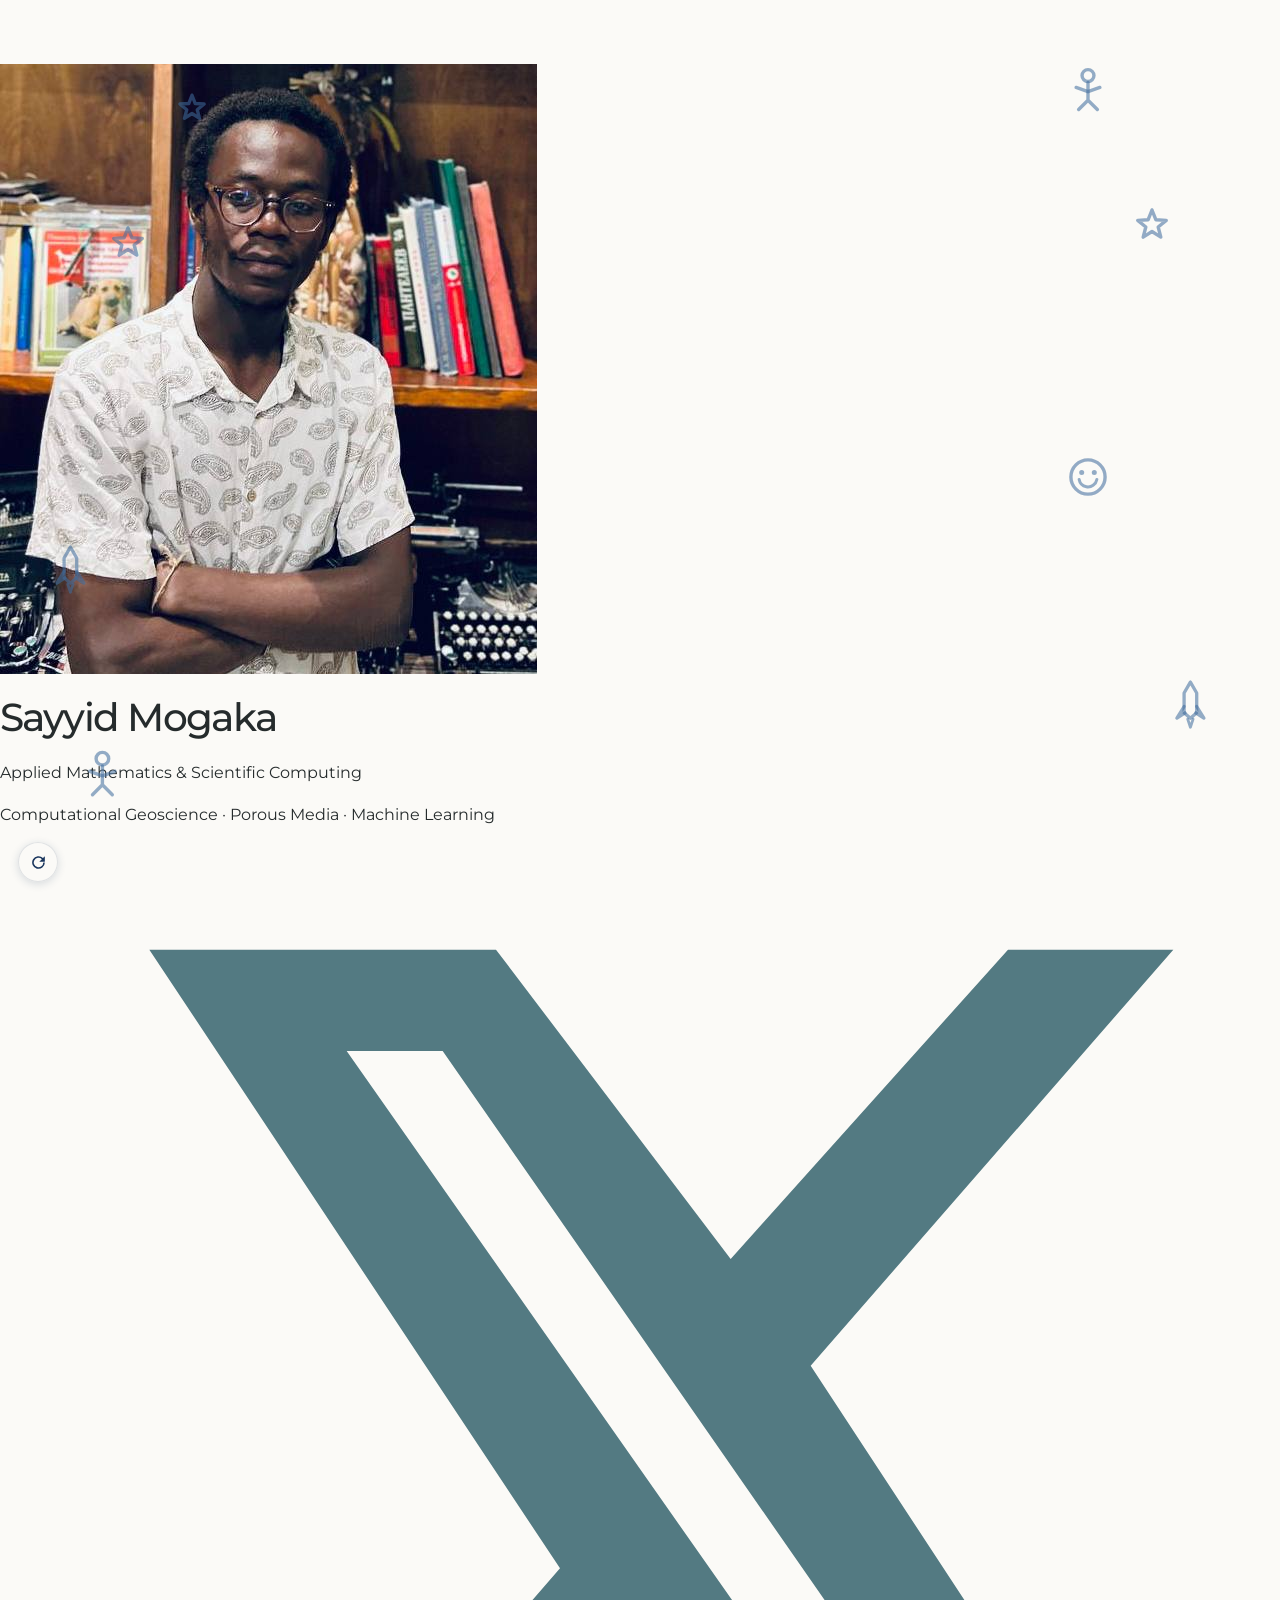
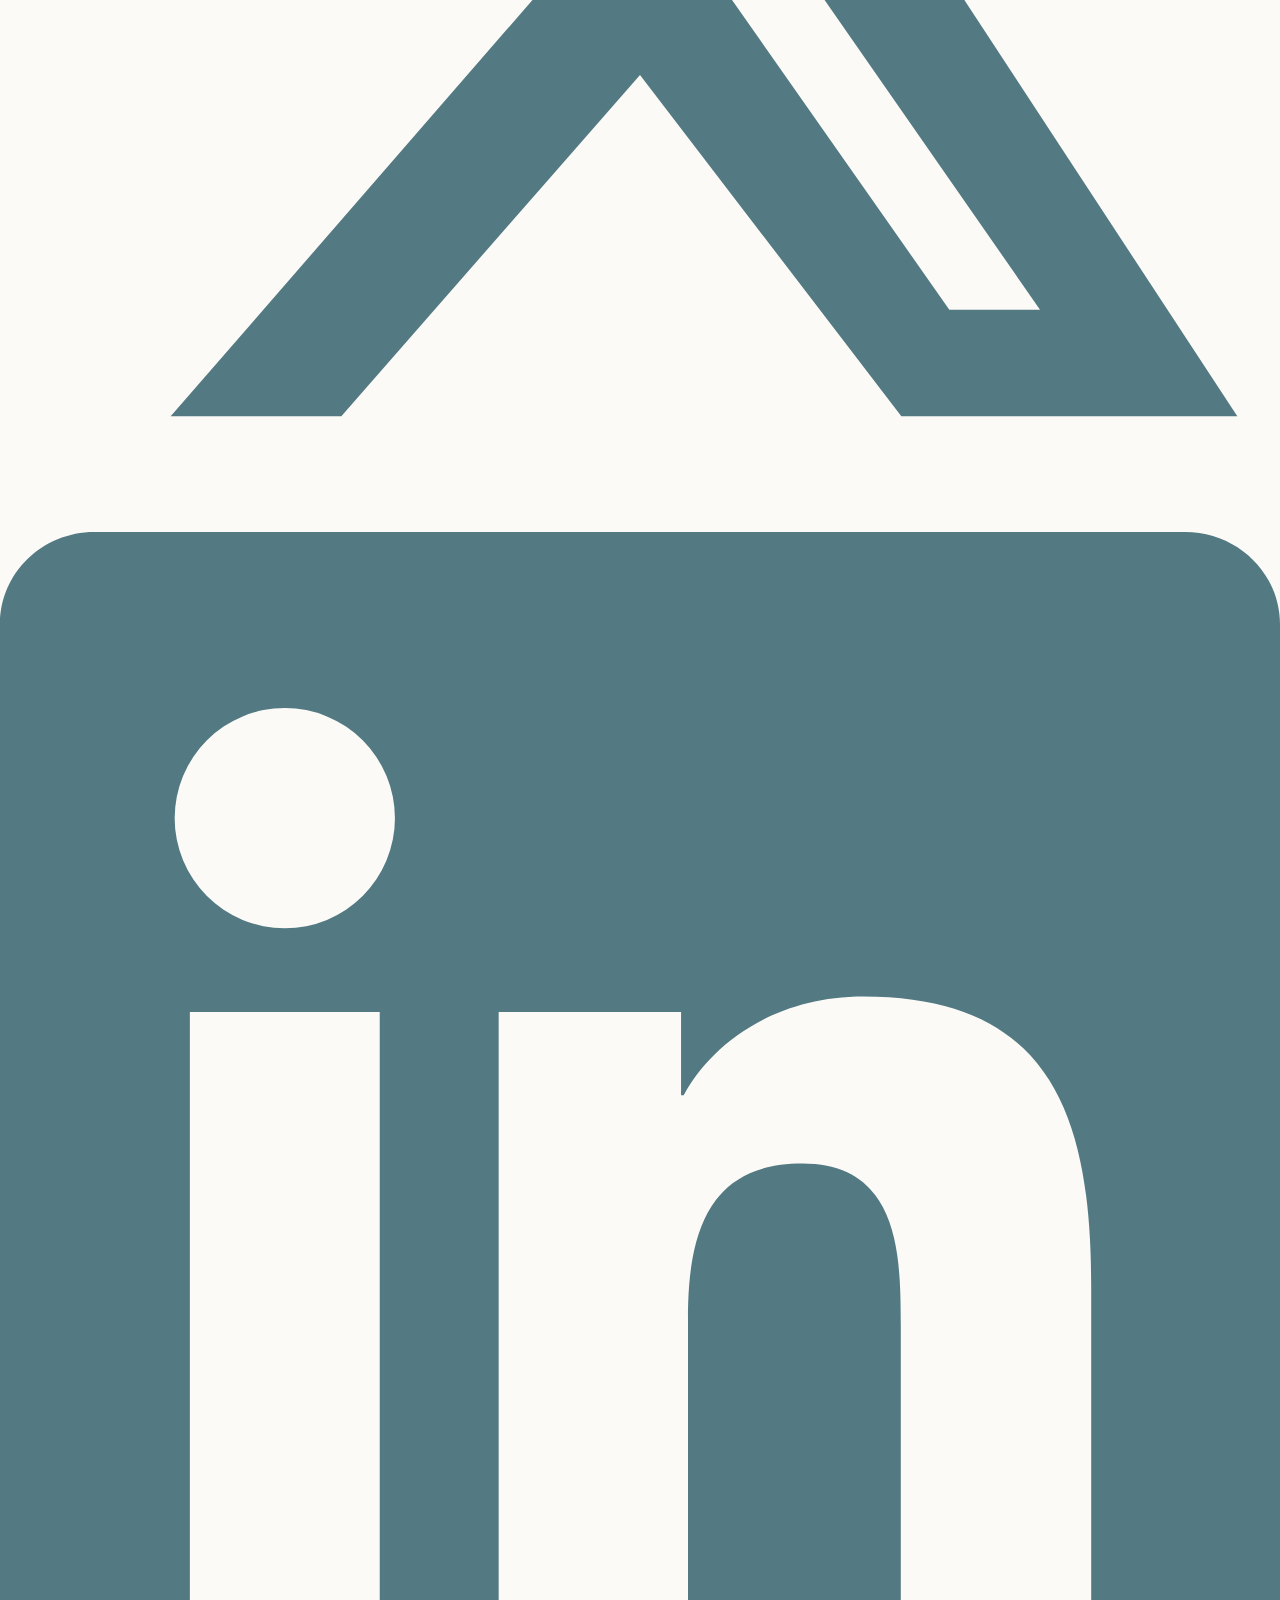
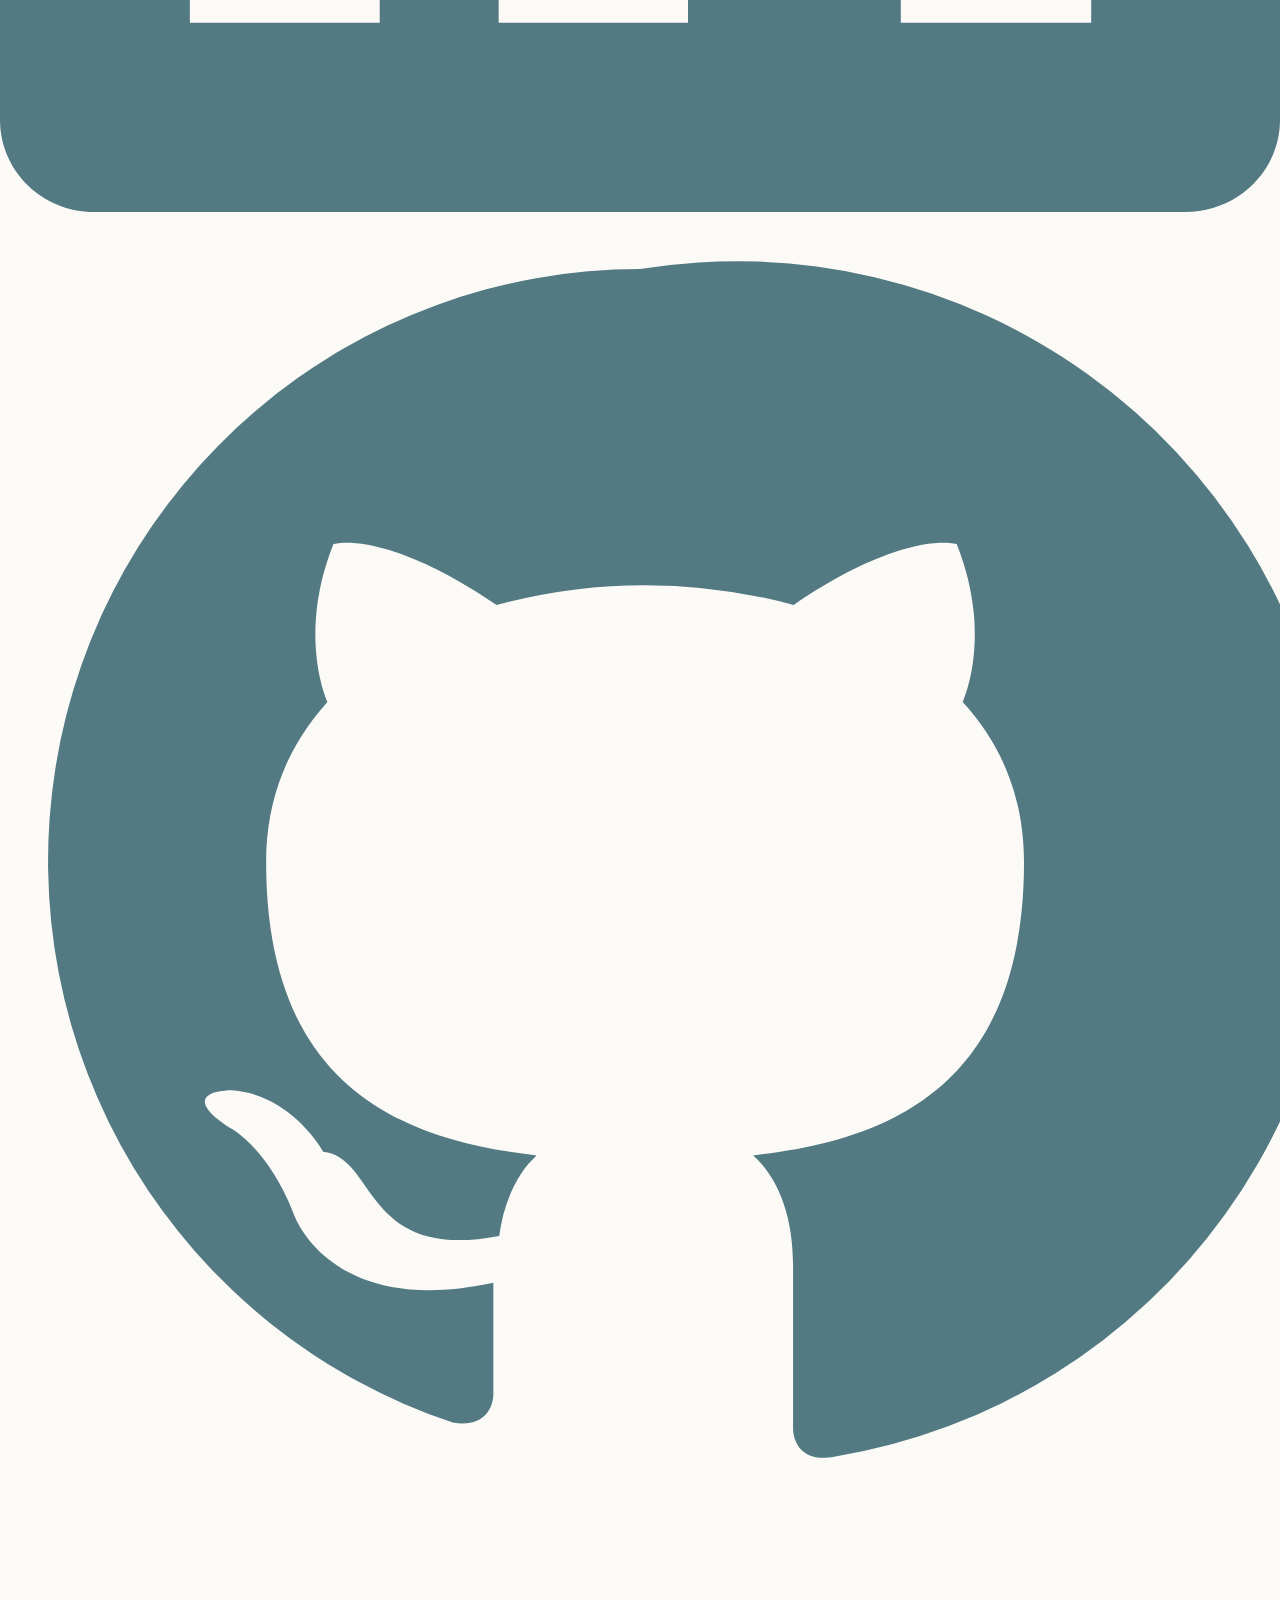
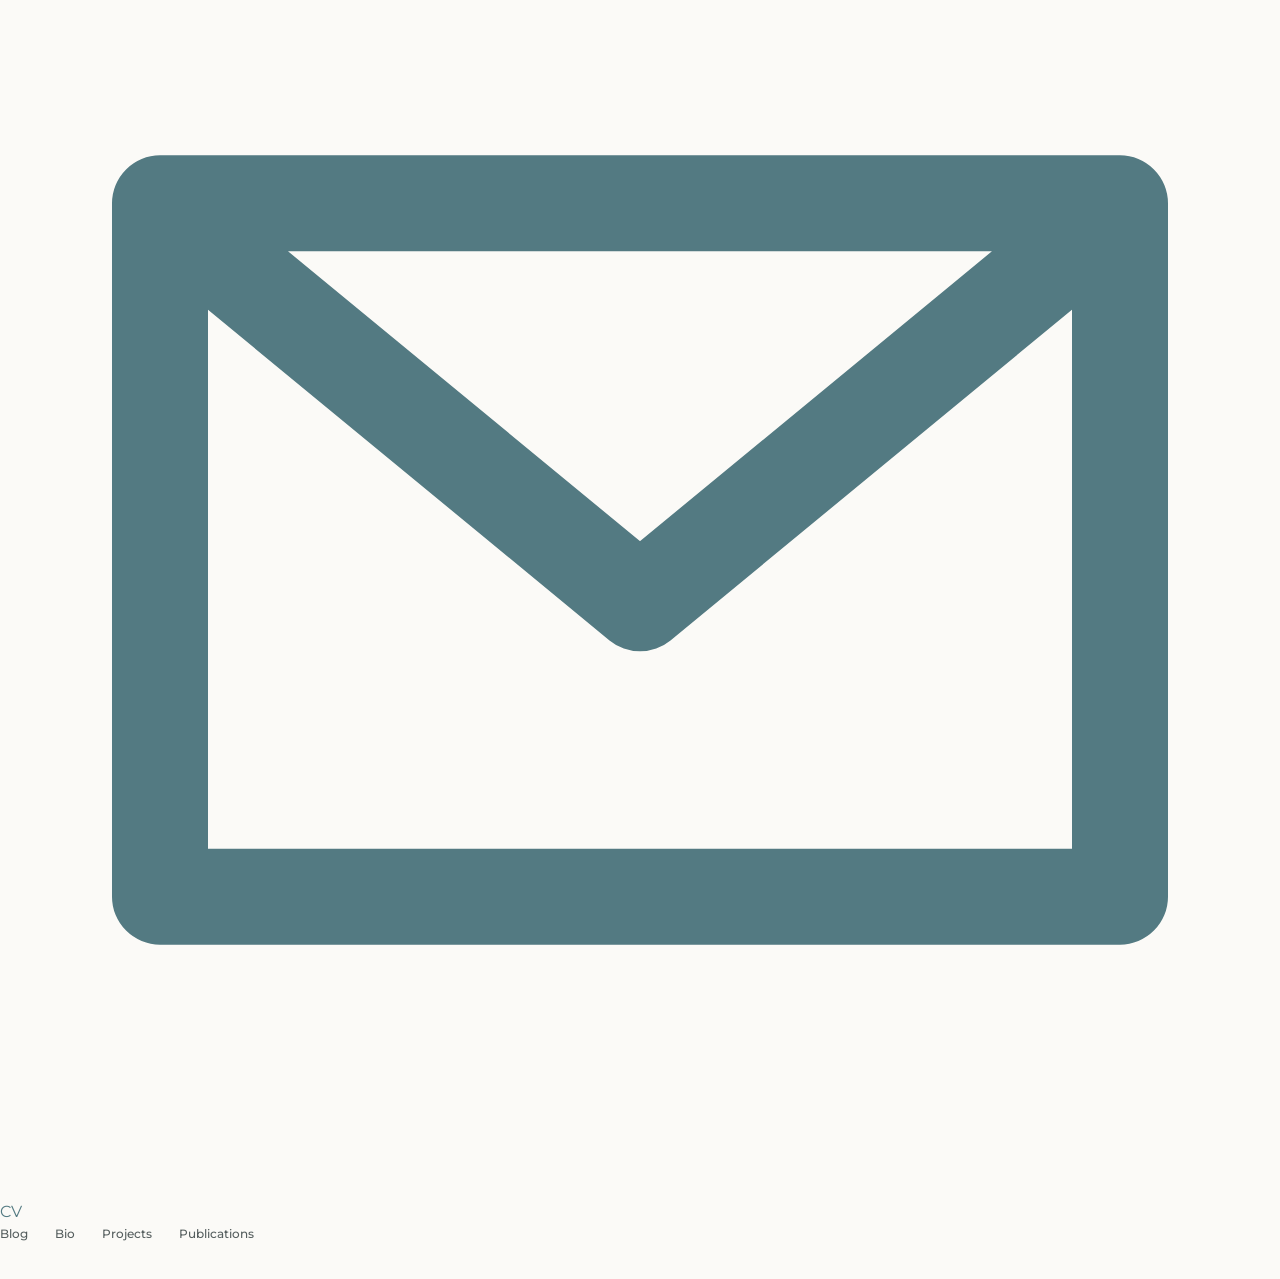
==== index.html @ a641c11d "Redesign homepage as centered doodle cover page" ====
<!doctype html>
<html lang="en">
<head>
<meta charset="utf-8">
<meta name="viewport" content="width=device-width, initial-scale=1">
<meta name="theme-color" content="#d8d5cd">
<title>Sayyid Mogaka | Applied Mathematics &amp; Scientific Computing</title>
<meta name="description" content="Academic website of Sayyid Mogaka, working in applied mathematics, scientific computing, computational geoscience and machine learning.">
<link rel="stylesheet" href="assets/css/style.css">
</head>
<body class="home-page-body">
<main class="home-cover" data-home-page>
<section class="home-identity" aria-label="Introduction">
<a class="home-portrait" href="bio.html" aria-label="Read Sayyid Mogaka's biography">
<img src="assets/images/sayyid-mogaka.jpg" alt="Portrait of Sayyid Mogaka">
</a>
<h1>Sayyid Mogaka</h1>
<p class="home-title">Applied Mathematics &amp; Scientific Computing</p>
<p class="home-subtitle">Computational Geoscience <span>·</span> Porous Media <span>·</span> Machine Learning</p>
<div class="home-social" aria-label="Social links">
<a href="https://x.com/sanya_aka" target="_blank" rel="noopener noreferrer" aria-label="X" title="X"><svg viewBox="0 0 24 24" aria-hidden="true"><path fill="currentColor" d="M18.9 2H22l-6.8 7.8L23.2 22h-6.3l-4.9-6.4L6.4 22H3.2l7.3-8.4L2.8 2h6.5l4.4 5.8L18.9 2zm-1.1 18h1.7L8.3 3.9H6.5L17.8 20z"/></svg></a>
<a href="https://www.linkedin.com/in/sayyid-mogaka-51b488b3/" target="_blank" rel="noopener noreferrer" aria-label="LinkedIn" title="LinkedIn"><svg viewBox="0 0 24 24" aria-hidden="true"><path fill="currentColor" d="M20.45 20.45h-3.56v-5.57c0-1.33-.03-3.04-1.85-3.04-1.85 0-2.14 1.45-2.14 2.94v5.67H9.35V9h3.42v1.56h.05c.48-.9 1.64-1.85 3.37-1.85 3.6 0 4.27 2.37 4.27 5.46v6.28ZM5.34 7.43a2.06 2.06 0 1 1 0-4.13 2.06 2.06 0 0 1 0 4.13ZM7.12 20.45H3.56V9h3.56v11.45ZM22.23 0H1.77C.79 0 0 .77 0 1.73v20.54C0 23.23.79 24 1.77 24h20.45c.98 0 1.78-.77 1.78-1.73V1.73C24 .77 23.2 0 22.22 0Z"/></svg></a>
<a href="https://github.com/sayyidmogaka" target="_blank" rel="noopener noreferrer" aria-label="GitHub" title="GitHub"><svg viewBox="0 0 24 24" aria-hidden="true"><path fill="currentColor" d="M12 .9a11.1 11.1 0 0 0-3.51 21.63c.55.1.76-.24.76-.54v-2.08c-3.1.67-3.75-1.31-3.75-1.31-.5-1.28-1.23-1.62-1.23-1.62-1.01-.69.08-.68.08-.68 1.12.08 1.71 1.15 1.71 1.15 1 .1.75 2.07 3.3 1.58.1-.73.39-1.23.7-1.51-2.47-.28-5.07-1.24-5.07-5.5 0-1.22.44-2.22 1.15-3-.12-.28-.5-1.42.11-2.96 0 0 .94-.3 3.06 1.14a10.6 10.6 0 0 1 5.57 0c2.12-1.44 3.06-1.14 3.06-1.14.61 1.54.23 2.68.11 2.96.72.78 1.15 1.78 1.15 3 0 4.27-2.6 5.22-5.08 5.5.4.35.75 1.02.75 2.06v3.05c0 .3.2.65.77.54A11.1 11.1 0 0 0 12 .9Z"/></svg></a>
<a href="mailto:sayyidmogaka@gmail.com" aria-label="Email Sayyid Mogaka" title="Email"><svg viewBox="0 0 24 24" aria-hidden="true"><path fill="none" stroke="currentColor" stroke-width="1.8" stroke-linecap="round" stroke-linejoin="round" d="M3 5.5h18v13H3zM3.5 6l8.5 7 8.5-7"/></svg></a>
<a class="cv-social-link" href="cv.html" aria-label="Curriculum Vitae" title="Curriculum Vitae">CV</a>
</div>
<nav class="home-nav" aria-label="Main navigation">
<a href="blog.html">Blog</a>
<a href="bio.html">Bio</a>
<a href="projects.html">Projects</a>
<a href="publications.html">Publications</a>
</nav>
</section>
</main>
<script src="assets/js/main.js"></script>
</body>
</html>
---- assets/css/style.css ----
@import url('https://fonts.googleapis.com/css2?family=Montserrat:wght@400;500;600;700;800&family=Roboto+Condensed:wght@400;500;600;700&display=swap');

*{box-sizing:border-box}

:root{
--ink:#252b2c;
--muted:#747b7b;
--line:#e4e2dc;
--paper:#fbfaf7;
--accent:#537a82;
--soft:#f0eee8;
}

body{
margin:0;
background:var(--paper);
color:var(--ink);
font:400 16px/1.68 'Montserrat',sans-serif;
-webkit-font-smoothing:antialiased;
}

.wrap{max-width:1000px;margin:auto;padding:0 42px}

a{color:var(--accent);text-decoration:none;border-bottom:1px solid transparent}
a:hover{border-color:currentColor}

header{
height:88px;
display:flex;
align-items:center;
justify-content:space-between;
border-bottom:1px solid var(--line);
gap:20px;
}

.brand{
font-size:19px;
font-weight:700;
letter-spacing:-.03em;
color:var(--ink);
border:0;
white-space:nowrap;
}

nav{display:flex;gap:27px}
nav a{
font:500 12px 'Montserrat',sans-serif;
color:#555e5e;
border:0;
}
nav a.active,nav a:hover{color:var(--accent)}

.toggle{display:none}

main{padding:64px 0 38px}

small{
font:500 10px 'Montserrat',sans-serif;
letter-spacing:.15em;
color:var(--muted);
}

h1{
font-size:39px;
line-height:1.15;
letter-spacing:-.04em;
font-weight:500;
margin:12px 0 20px;
}

h2{
font-size:22px;
line-height:1.3;
font-weight:500;
letter-spacing:-.02em;
margin:0 0 16px;
}

h3{font-size:16px;font-weight:600;margin:0 0 4px}

p{margin:0 0 15px}

.hero{
display:grid;
grid-template-columns:1fr 220px;
gap:60px;
align-items:start;
}

.hero>div:first-child>small{display:block;margin-bottom:10px}

.position{font-size:20px;font-weight:500;margin:0 0 5px}
.sub{font-size:14px;color:var(--muted);margin:0 0 24px}
.sub b{padding:0 5px;color:#a8aaa4}

.lead{
font-size:16px;
line-height:1.7;
color:#424a4a;
max-width:670px;
}

.links{font-size:13px;margin-top:22px}

.portrait{max-width:220px;padding-top:37px}
.portrait svg{width:100%;display:block}
.portrait span{
display:block;
text-align:center;
font:400 10px 'Montserrat',sans-serif;
color:#85877f;
padding:8px;
}

.section{border-top:1px solid var(--line);margin-top:52px;padding-top:26px}

.interests{display:grid;grid-template-columns:1fr 1fr;gap:6px 42px}
.interests p{font-size:14px;color:#525a5a}
.interests b{color:#303738;font-weight:600}

.muted{color:var(--muted)}

footer{
border-top:1px solid var(--line);
margin-top:48px;
padding:19px 0 26px;
display:flex;
justify-content:space-between;
color:var(--muted);
font:400 11px 'Montserrat',sans-serif;
}

.social{display:flex;gap:20px}
.social a{color:var(--muted)}

.page{min-height:540px;padding-top:55px}
.page>small{display:block}
.page>h1{margin-bottom:28px}

.bio-grid{
display:grid;
grid-template-columns:1fr 190px;
gap:52px;
}

.bio-grid article>p{font-size:14px;color:#505858}

.bio-grid h2{
font-size:20px;
border-bottom:1px solid var(--line);
padding-bottom:9px;
margin:32px 0 18px;
}

.entry{
display:grid;
grid-template-columns:105px 1fr;
gap:16px;
margin-bottom:20px;
}

.entry time{
font:400 11px 'Montserrat',sans-serif;
color:var(--muted);
padding-top:3px;
}

.entry h3{font-size:15px}
.entry i{font-size:13px;color:#6b7372}
.entry p{font-size:13px;margin:5px 0}

.cv{border-block:1px solid var(--line);padding:15px 0;margin:16px 0;font-size:12px}
.cv b{font:600 12px 'Montserrat',sans-serif}
.cv p{margin:4px 0}
.cv .muted{font-size:11px}

.bio-grid aside>p{
font:400 11px 'Montserrat',sans-serif;
line-height:2;
}

.intro{
max-width:700px;
color:#596161;
font-size:14px;
margin:-10px 0 32px;
}

.project{
display:grid;
grid-template-columns:1fr 42%;
gap:36px;
align-items:center;
border-top:1px solid var(--line);
padding:27px 0;
}

.project>div:first-child>small{font-size:9px}
.project h2{font-size:21px;margin:8px 0 11px}
.project p{font-size:13px;color:#505959}

.project .meta{
font:400 11px 'Montserrat',sans-serif;
color:var(--muted);
margin-top:14px;
}

.project a{font-size:12px}

.visual{
background:var(--soft);
border:1px solid #e0ddd5;
padding:10px;
}

.visual svg{display:block;width:100%;height:auto}

.visual span{
display:block;
font:400 10px/1.45 'Montserrat',sans-serif;
color:#777b75;
padding:8px 4px 1px;
}

.visual.placeholder{
min-height:190px;
display:flex;
flex-direction:column;
justify-content:center;
align-items:center;
text-align:center;
}

.visual.placeholder b{
font:600 10px 'Montserrat',sans-serif;
letter-spacing:.12em;
color:#687e80;
}

.visual.placeholder svg{width:90%;margin-top:15px}

.narrow{max-width:760px}

.year-head{
font-size:18px;
font-weight:500;
border-bottom:1px solid var(--line);
padding-bottom:9px;
margin:32px 0 16px;
}

.pubs{padding-left:22px}
.pubs li{padding-left:8px;margin-bottom:20px}
.pubs b{font-size:16px;font-weight:600}
.pubs p{font-size:14px;margin:4px 0;color:#4d5555}
.pubs a{font-size:12px}

.narrow>p.muted{font-size:12px;margin-top:30px}

.blog{min-height:480px}

.coming{
border-block:1px solid var(--line);
padding:30px 0;
max-width:650px;
}

.coming label{
font:500 10px 'Montserrat',sans-serif;
letter-spacing:.14em;
color:var(--accent);
}

.coming h2{font-size:24px;margin:14px 0}
.coming p{font-size:14px;color:#5b6363;max-width:550px}

@media(max-width:700px){

.wrap{padding:0 22px}

header{
height:auto;
min-height:72px;
flex-wrap:wrap;
padding:14px 0;
}

.toggle{
display:block;
background:none;
border:1px solid var(--line);
padding:6px 10px;
color:var(--ink);
font-family:'Montserrat',sans-serif;
}

nav{
display:none;
order:3;
width:100%;
justify-content:space-between;
padding:8px 0;
}

.menu-open nav{display:flex}

main{padding-top:42px}

.hero{
grid-template-columns:1fr;
gap:12px;
}

.portrait{grid-row:1;max-width:135px;padding:0}
.hero>div:first-child{grid-row:2}

h1{font-size:34px}
.position{font-size:18px}
.lead{font-size:15px}

.interests{grid-template-columns:1fr;gap:0}
.section{margin-top:35px}

.bio-grid{grid-template-columns:1fr;gap:25px}

.bio-grid aside{
display:grid;
grid-template-columns:115px 1fr;
gap:12px;
align-items:center;
}

.bio-grid aside .portrait{max-width:115px}
.bio-grid aside>p{grid-column:1/-1}

.entry{grid-template-columns:90px 1fr}

.project{grid-template-columns:1fr;gap:15px}
.project .visual{max-width:100%}

footer{flex-direction:column;gap:9px}
.social{gap:16px}

}

@media(max-width:390px){

.wrap{padding:0 17px}
nav a{font-size:10px}
.entry{grid-template-columns:1fr;gap:2px}

}

@media (max-width: 700px) {
    .portrait {
        width: 100%;
        max-width: 240px;
        height: 290px;
        margin: 24px auto 0;
    }
}


/* Reference-inspired navigation: retain the existing site layout and palette. */
.site-header {
    position: sticky;
    top: 0;
    z-index: 40;
    isolation: isolate;
    height: 76px;
    gap: 22px;
    border-bottom: 0;
}
.site-header::before {
    content: "";
    position: absolute;
    z-index: -1;
    top: 0;
    bottom: 0;
    left: 50%;
    width: 100vw;
    transform: translateX(-50%);
    background: linear-gradient(180deg, rgba(235,232,225,.98), rgba(226,223,215,.96));
    border-bottom: 1px solid #d4d0c7;
    box-shadow: 0 2px 7px rgba(26,54,93,.09);
}
.site-header nav {
    display: flex;
    align-items: center;
    gap: clamp(13px, 2vw, 25px);
    min-width: 0;
}
.site-header nav a {
    position: relative;
    display: inline-block;
    padding: 7px 0;
    color: #1a365d;
    font-family: 'Roboto Condensed', 'Montserrat', sans-serif;
    font-size: 14px;
    font-weight: 600;
    letter-spacing: .075em;
    text-transform: uppercase;
    text-shadow: .35px .35px 0 rgba(44,82,130,.35);
    white-space: nowrap;
    transition: color .2s ease;
}
.site-header nav a::after {
    content: "";
    position: absolute;
    right: 0;
    bottom: 2px;
    left: 0;
    height: 2px;
    background: #2c5282;
    transform: scaleX(0);
    transform-origin: left;
    transition: transform .22s ease;
}
.site-header nav a:hover,
.site-header nav a.active {
    color: #244d7b;
}
.site-header nav a:hover::after,
.site-header nav a.active::after {
    transform: scaleX(1);
}
.header-right {
    display: flex;
    align-items: center;
    gap: 16px;
    flex-shrink: 0;
}
.header-name {
    color: #1a365d;
    border: 0;
    font-family: 'Roboto Condensed', 'Montserrat', sans-serif;
    font-size: 13px;
    font-weight: 600;
    letter-spacing: .08em;
    text-transform: uppercase;
    white-space: nowrap;
}
.header-social {
    display: flex;
    align-items: center;
    gap: 12px;
}
.header-social a {
    display: inline-flex;
    align-items: center;
    justify-content: center;
    width: 19px;
    height: 22px;
    color: #46566e;
    border: 0;
    transition: color .2s ease, transform .2s ease;
}
.header-social a:hover {
    color: #1a365d;
    transform: translateY(-2px);
}
.header-social svg {
    display: block;
    width: 19px;
    height: 19px;
}
.header-avatar {
    display: block;
    width: 39px;
    height: 39px;
    overflow: hidden;
    border: 0;
    border-radius: 6px;
    box-shadow: 0 1px 4px rgba(0,0,0,.18);
}
.header-avatar img {
    display: block;
    width: 100%;
    height: 100%;
    object-fit: cover;
}
.site-header .toggle {
    display: none;
}
.doodle-canvas {
    position: fixed;
    inset: 0;
    z-index: 8;
    width: 100%;
    height: 100%;
    pointer-events: none;
}
.doodle-clear {
    position: fixed;
    z-index: 60;
    bottom: 18px;
    left: 18px;
    display: inline-flex;
    align-items: center;
    justify-content: center;
    width: 40px;
    height: 40px;
    padding: 0;
    border: 1px solid rgba(26,54,93,.12);
    border-radius: 50%;
    background: rgba(251,250,247,.9);
    color: #1a365d;
    box-shadow: 0 2px 9px rgba(26,54,93,.16);
    cursor: pointer;
    transition: transform .2s ease, box-shadow .2s ease, background .2s ease;
}
.doodle-clear:hover {
    transform: rotate(35deg) scale(1.06);
    background: #fff;
    box-shadow: 0 4px 13px rgba(26,54,93,.22);
}
.doodle-clear svg {
    width: 19px;
    height: 19px;
    fill: currentColor;
}
@media (max-width: 850px) {
    .site-header { gap: 14px; }
    .site-header nav { gap: 13px; }
    .site-header nav a { font-size: 12px; }
    .header-right { gap: 11px; }
    .header-name { font-size: 11px; }
}
@media (max-width: 700px) {
    .site-header {
        height: auto;
        min-height: 68px;
        flex-wrap: wrap;
        justify-content: space-between;
        padding: 12px 0;
    }
    .site-header .toggle {
        display: block;
        order: 1;
        padding: 7px 11px;
        border: 1px solid rgba(26,54,93,.22);
        border-radius: 3px;
        background: rgba(255,255,255,.22);
        color: #1a365d;
        font-family: 'Roboto Condensed', sans-serif;
        font-size: 13px;
        letter-spacing: .06em;
        text-transform: uppercase;
    }
    .site-header nav {
        display: none;
        order: 3;
        width: 100%;
        flex-wrap: wrap;
        justify-content: flex-start;
        gap: 9px 20px;
        padding: 10px 0 2px;
    }
    .menu-open .site-header nav { display: flex; }
    .header-right { order: 2; margin-left: auto; }
    .header-name,
    .header-social { display: none; }
    .header-avatar { width: 36px; height: 36px; }
    .site-header nav a { font-size: 13px; }
    .doodle-clear { width: 36px; height: 36px; bottom: 12px; left: 12px; }
}
@media (max-width: 390px) {
    .site-header nav { gap: 8px 14px; }
    .site-header nav a { font-size: 11px; }
}
@media (prefers-reduced-motion: reduce) {
    .site-header nav a,
    .site-header nav a::after,
    .header-social a,
    .doodle-clear { transition: none; }
}


/* Shared portrait treatment: the homepage and Bio use the same source photo. */
.portrait img {
    display: block;
    width: 100%;
    height: 290px;
    object-fit: cover;
    object-position: center 24%;
    border-radius: 4px;
}
.bio-grid aside .portrait {
    max-width: 190px;
    padding-top: 0;
}
.cv a {
    display: inline-block;
    margin-top: 5px;
    font-size: 12px;
    font-weight: 600;
}

/* Dedicated CV landing page; replace the notice when the PDF is uploaded. */
.cv-page {
    max-width: 760px;
}
.cv-card {
    max-width: 650px;
    padding: 26px;
    border: 1px solid var(--line);
    background: var(--soft);
}
.cv-card h2 {
    margin-bottom: 12px;
}
.cv-card p {
    max-width: 560px;
    font-size: 14px;
    color: #505858;
}
.cv-card .cv-note {
    margin-top: 18px;
    padding-top: 14px;
    border-top: 1px solid var(--line);
    color: var(--muted);
    font-size: 12px;
}

@media (max-width: 700px) {
    .hero .portrait {
        grid-row: 1;
        max-width: 135px;
        height: 180px;
        padding: 0;
        margin: 0 auto;
    }
    .hero .portrait img {
        height: 180px;
    }
    .bio-grid aside .portrait {
        max-width: 115px;
        height: auto;
        margin: 0;
    }
    .bio-grid aside .portrait img {
        height: 150px;
    }
}
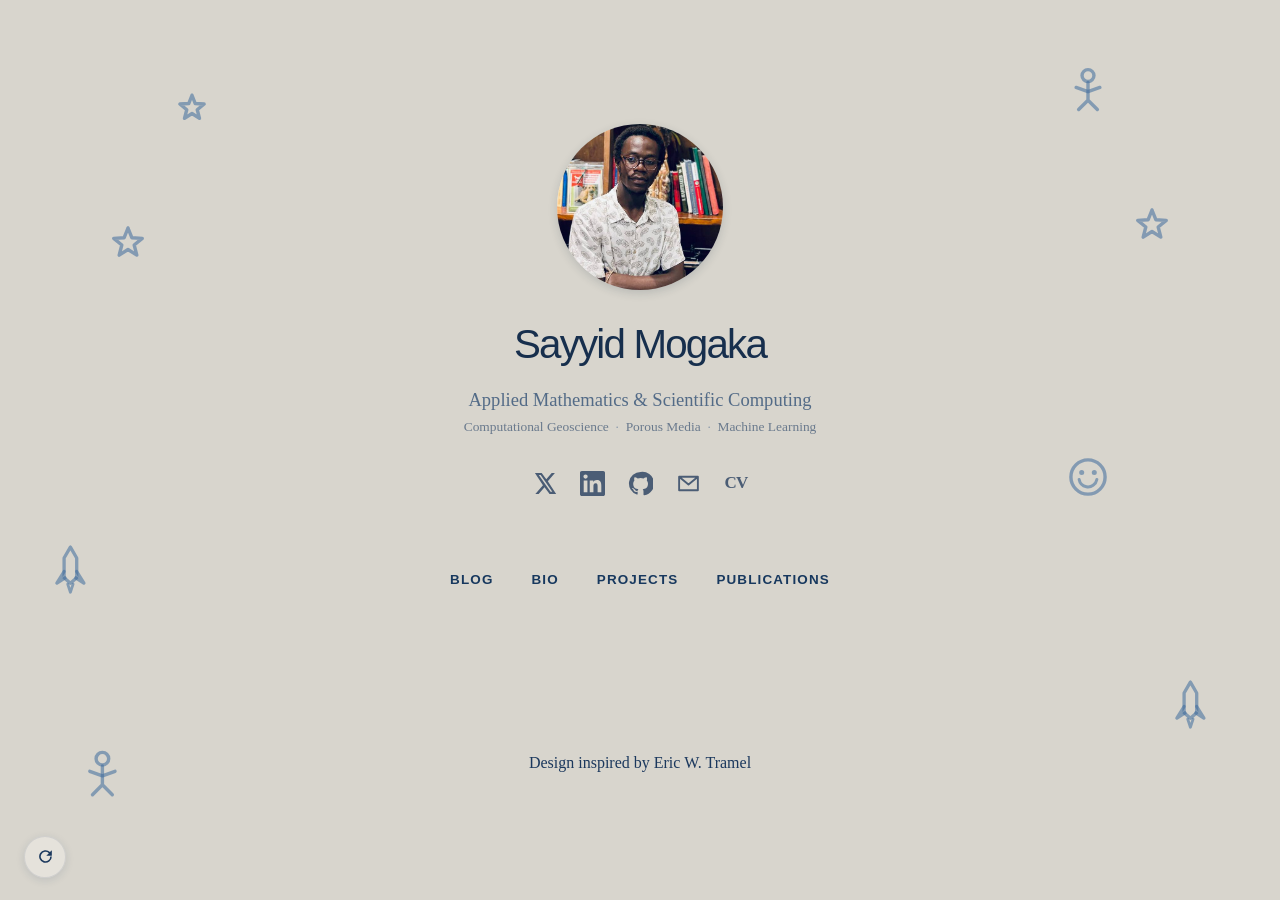
==== commit 25fa4bf0: "Credit Eric W. Tramel on homepage" ====
--- a/index.html
+++ b/index.html
@@ -31,6 +31,9 @@
 <a href="publications.html">Publications</a>
 </nav>
 </section>
+<footer class="home-attribution">
+  Design inspired by <a href="https://eric-tramel.github.io/" target="_blank" rel="noopener noreferrer">Eric W. Tramel</a>
+</footer>
 </main>
 <script src="assets/js/main.js"></script>
 </body>
--- a/assets/css/style.css
+++ b/assets/css/style.css
@@ -1,645 +1,523 @@
+/* Sayyid Mogaka — responsive academic portfolio */
+:root {
+  --paper: #d8d5cd;
+  --paper-light: #e1ded7;
+  --ink: #1b385d;
+  --ink-soft: #506681;
+  --muted: #6c7884;
+  --line: rgba(27,56,93,.17);
+  --serif: Georgia, "Times New Roman", serif;
+  --sans: "Helvetica Neue", Arial, sans-serif;
+  --condensed: "Roboto Condensed", "Arial Narrow", Arial, sans-serif;
+}
+* { box-sizing: border-box; }
+html { min-width: 320px; scroll-behavior: smooth; }
+body {
+  margin: 0;
+  min-width: 320px;
+  background: var(--paper);
+  color: var(--ink);
+  font-family: var(--serif);
+  font-size: 16px;
+  line-height: 1.65;
+}
+a { color: var(--ink); text-decoration: none; }
+a:hover { color: #315d8c; }
+button { font: inherit; }
+img, svg { max-width: 100%; }
+.wrap { width: min(1120px, calc(100% - 56px)); margin: 0 auto; }
 
-@import url('https://fonts.googleapis.com/css2?family=Montserrat:wght@400;500;600;700;800&family=Roboto+Condensed:wght@400;500;600;700&display=swap');
+/* Homepage cover: the doodle canvas is created only inside main[data-home-page]. */
+.home-page-body { overflow-x: hidden; }
+.home-cover {
+  position: relative;
+  isolation: isolate;
+  display: grid;
+  place-items: center;
+  width: 100%;
+  min-height: 100vh;
+  min-height: 100svh;
+  padding: clamp(28px, 5vh, 64px) 24px;
+  overflow: hidden;
+}
+.home-identity {
+  position: relative;
+  z-index: 2;
+  display: flex;
+  flex-direction: column;
+  align-items: center;
+  width: min(100%, 850px);
+  text-align: center;
+}
+.home-portrait {
+  display: block;
+  width: clamp(112px, 13vw, 184px);
+  aspect-ratio: 1;
+  margin: 0 0 clamp(20px, 3.4vh, 34px);
+  overflow: hidden;
+  border-radius: 50%;
+  box-shadow: 0 3px 10px rgba(24,42,61,.16);
+  background: var(--paper-light);
+}
+.home-portrait img {
+  display: block;
+  width: 100%;
+  height: 100%;
+  object-fit: cover;
+  object-position: center 28%;
+}
+.home-identity h1 {
+  margin: 0;
+  color: #172f4d;
+  font-family: var(--sans);
+  font-size: clamp(2rem, 3.15vw, 2.75rem);
+  font-weight: 300;
+  letter-spacing: -.045em;
+  line-height: 1.18;
+}
+.home-title {
+  margin: 17px 0 3px;
+  color: #536b87;
+  font-family: var(--serif);
+  font-size: clamp(1rem, 1.45vw, 1.35rem);
+  line-height: 1.5;
+}
+.home-subtitle {
+  margin: 0;
+  color: #6a7a8d;
+  font-family: var(--serif);
+  font-size: clamp(.82rem, 1.05vw, 1rem);
+}
+.home-subtitle span { padding: 0 .25em; color: #8b9aab; }
+.home-social {
+  display: flex;
+  align-items: center;
+  justify-content: center;
+  flex-wrap: wrap;
+  gap: clamp(15px, 1.8vw, 23px);
+  margin-top: clamp(22px, 3.4vh, 34px);
+}
+.home-social a {
+  display: inline-flex;
+  align-items: center;
+  justify-content: center;
+  min-width: 24px;
+  min-height: 28px;
+  color: #4b5d75;
+  transition: color .18s ease, transform .18s ease;
+}
+.home-social a:hover { color: #1b385d; transform: translateY(-2px); }
+.home-social svg { display: block; width: 25px; height: 25px; }
+.home-social .cv-social-link {
+  min-width: auto;
+  font-family: var(--serif);
+  font-size: 17px;
+  font-weight: 700;
+  letter-spacing: -.04em;
+}
+.home-nav {
+  display: flex;
+  align-items: center;
+  justify-content: center;
+  flex-wrap: wrap;
+  gap: clamp(20px, 3vw, 38px);
+  margin-top: clamp(48px, 8vh, 76px);
+}
+.home-nav a {
+  color: #17385e;
+  font-family: var(--condensed);
+  font-size: clamp(.82rem, 1.05vw, .98rem);
+  font-weight: 700;
+  letter-spacing: .085em;
+  text-transform: uppercase;
+  transition: color .18s ease, transform .18s ease;
+}
+.home-nav a:hover { color: #557da9; transform: translateY(-2px); }
+.doodle-canvas {
+  position: absolute;
+  inset: 0;
+  z-index: 1;
+  display: block;
+  width: 100%;
+  height: 100%;
+  pointer-events: none;
+}
+.doodle-clear {
+  position: absolute;
+  z-index: 3;
+  bottom: clamp(14px, 2.5vh, 24px);
+  left: clamp(14px, 2.5vw, 24px);
+  display: inline-flex;
+  align-items: center;
+  justify-content: center;
+  width: 42px;
+  height: 42px;
+  padding: 0;
+  border: 1px solid rgba(27,56,93,.1);
+  border-radius: 50%;
+  background: rgba(232,229,222,.82);
+  color: var(--ink);
+  box-shadow: 0 2px 9px rgba(26,54,93,.13);
+  cursor: pointer;
+  transition: background .2s ease, transform .2s ease;
+}
+.doodle-clear:hover { background: #eeeae3; transform: rotate(35deg); }
+.doodle-clear svg { width: 19px; height: 19px; fill: currentColor; }
 
-*{box-sizing:border-box}
+/* Shared inner-page navigation, based on the second reference screenshot. */
+.inner-page-body { background: var(--paper); }
+.site-header {
+  position: sticky;
+  top: 0;
+  z-index: 20;
+  isolation: isolate;
+  display: flex;
+  align-items: center;
+  justify-content: space-between;
+  gap: 24px;
+  min-height: 78px;
+  width: 100%;
+  border-bottom: 1px solid rgba(27,56,93,.08);
+}
+.site-header::before {
+  content: "";
+  position: absolute;
+  z-index: -1;
+  top: 0;
+  bottom: 0;
+  left: 50%;
+  width: 100vw;
+  transform: translateX(-50%);
+  background: rgba(216,213,205,.96);
+  box-shadow: 0 3px 10px rgba(27,56,93,.06);
+  backdrop-filter: blur(8px);
+}
+.site-header nav {
+  display: flex;
+  align-items: center;
+  flex-wrap: wrap;
+  gap: clamp(14px, 1.9vw, 26px);
+}
+.site-header nav a {
+  position: relative;
+  padding: 7px 0;
+  color: var(--ink);
+  font-family: var(--condensed);
+  font-size: 14px;
+  font-weight: 700;
+  letter-spacing: .075em;
+  text-transform: uppercase;
+  white-space: nowrap;
+}
+.site-header nav a::after {
+  content: "";
+  position: absolute;
+  right: 0;
+  bottom: 1px;
+  left: 0;
+  height: 2px;
+  background: #557da9;
+  transform: scaleX(0);
+  transform-origin: left;
+  transition: transform .2s ease;
+}
+.site-header nav a:hover::after,
+.site-header nav a.active::after { transform: scaleX(1); }
+.header-right {
+  display: flex;
+  align-items: center;
+  gap: clamp(10px, 1.3vw, 18px);
+  flex-shrink: 0;
+}
+.header-name {
+  color: var(--ink);
+  font-family: var(--condensed);
+  font-size: 13px;
+  font-weight: 700;
+  letter-spacing: .07em;
+  text-transform: uppercase;
+  white-space: nowrap;
+}
+.header-social { display: flex; align-items: center; gap: 11px; }
+.header-social a {
+  display: inline-flex;
+  align-items: center;
+  justify-content: center;
+  width: 21px;
+  height: 24px;
+  color: #4b5d75;
+}
+.header-social a:hover { color: #17385e; }
+.header-social svg { display: block; width: 20px; height: 20px; }
+.header-avatar {
+  display: block;
+  width: 42px;
+  height: 42px;
+  flex: 0 0 42px;
+  overflow: hidden;
+  border-radius: 7px;
+  box-shadow: 0 2px 7px rgba(27,56,93,.16);
+}
+.header-avatar img {
+  display: block;
+  width: 100%;
+  height: 100%;
+  object-fit: cover;
+  object-position: center 28%;
+}
+.toggle {
+  display: none;
+  border: 1px solid rgba(27,56,93,.28);
+  border-radius: 4px;
+  padding: 7px 11px;
+  background: transparent;
+  color: var(--ink);
+  font-family: var(--condensed);
+  font-size: 12px;
+  font-weight: 700;
+  letter-spacing: .06em;
+  text-transform: uppercase;
+  cursor: pointer;
+}
 
-:root{
---ink:#252b2c;
---muted:#747b7b;
---line:#e4e2dc;
---paper:#fbfaf7;
---accent:#537a82;
---soft:#f0eee8;
-}
+/* Inner-page content */
+.page {
+  min-height: 540px;
+  padding: clamp(42px, 6.5vw, 88px) 0 48px;
+}
+.page > small {
+  display: block;
+  color: #536b87;
+  font-family: var(--condensed);
+  font-size: 13px;
+  font-weight: 700;
+  letter-spacing: .12em;
+}
+.page > h1 {
+  margin: 7px 0 28px;
+  color: var(--ink);
+  font-family: var(--condensed);
+  font-size: clamp(2.25rem, 4vw, 3rem);
+  font-weight: 700;
+  letter-spacing: .015em;
+  line-height: 1.12;
+  text-transform: uppercase;
+}
+h2 {
+  margin: 30px 0 14px;
+  color: var(--ink);
+  font-family: var(--condensed);
+  font-size: clamp(1.2rem, 2vw, 1.55rem);
+  font-weight: 700;
+  letter-spacing: .045em;
+  text-transform: uppercase;
+}
+h3 { color: var(--ink); font-family: var(--condensed); font-size: 1.05rem; }
+p { margin: 0 0 20px; }
+.bio-grid {
+  display: grid;
+  grid-template-columns: minmax(0, 1fr) 190px;
+  align-items: start;
+  gap: clamp(28px, 5vw, 58px);
+}
+.bio-grid article > p {
+  color: #263d59;
+  font-family: var(--serif);
+  font-size: clamp(1rem, 1.35vw, 1.17rem);
+  line-height: 1.62;
+}
+.bio-grid article > .lead { font-size: clamp(1.08rem, 1.5vw, 1.25rem); }
+.portrait { max-width: 190px; padding-top: 0; }
+.portrait img {
+  display: block;
+  width: 100%;
+  height: auto;
+  aspect-ratio: 4 / 5;
+  object-fit: cover;
+  object-position: center 28%;
+  border-radius: 4px;
+}
+.entry {
+  display: grid;
+  grid-template-columns: 112px minmax(0, 1fr);
+  gap: 16px;
+  margin-bottom: 22px;
+}
+.entry time {
+  padding-top: 4px;
+  color: var(--muted);
+  font-family: var(--condensed);
+  font-size: 12px;
+}
+.entry h3 { margin: 0 0 3px; font-size: 1rem; }
+.entry i { color: #596e86; font-size: .94rem; }
+.entry p { margin: 6px 0 0; font-size: .94rem; }
+.bio-grid h2 {
+  padding-bottom: 9px;
+  border-bottom: 1px solid var(--line);
+}
+.bio-grid aside > p {
+  margin-top: 18px;
+  font-family: var(--condensed);
+  font-size: 13px;
+  line-height: 2;
+}
+.cv {
+  margin: 18px 0;
+  padding: 16px 0;
+  border-block: 1px solid var(--line);
+  font-size: 14px;
+}
+.cv b { font-family: var(--condensed); font-size: 14px; text-transform: uppercase; }
+.cv p { margin: 5px 0; }
+.cv a { display: inline-block; margin-top: 5px; font-family: var(--condensed); font-size: 13px; font-weight: 700; }
+.intro {
+  max-width: 760px;
+  margin: -8px 0 32px;
+  color: #465b73;
+  font-size: 1.05rem;
+}
+.project {
+  display: grid;
+  grid-template-columns: minmax(0, 1fr) minmax(250px, 42%);
+  align-items: center;
+  gap: clamp(22px, 4vw, 42px);
+  padding: 28px 0;
+  border-top: 1px solid var(--line);
+}
+.project h2 { margin: 7px 0 11px; font-size: 1.3rem; }
+.project p { color: #344b65; font-size: 1rem; }
+.project .meta { color: var(--muted); font-family: var(--condensed); font-size: 12px; }
+.project .visual {
+  padding: 10px;
+  border: 1px solid var(--line);
+  background: rgba(236,233,226,.65);
+}
+.visual svg { display: block; width: 100%; height: auto; }
+.visual span { display: block; padding: 8px 4px 1px; color: var(--muted); font-family: var(--condensed); font-size: 11px; }
+.visual.placeholder { display: flex; min-height: 190px; flex-direction: column; align-items: center; justify-content: center; text-align: center; }
+.visual.placeholder b { color: #536b87; font-family: var(--condensed); font-size: 11px; letter-spacing: .1em; }
+.visual.placeholder svg { width: 90%; margin-top: 15px; }
+.narrow { max-width: 780px; }
+.year-head {
+  margin: 32px 0 16px;
+  padding-bottom: 9px;
+  border-bottom: 1px solid var(--line);
+  font-family: var(--condensed);
+  font-size: 1.2rem;
+  font-weight: 700;
+}
+.pubs { padding-left: 22px; }
+.pubs li { margin-bottom: 20px; padding-left: 8px; }
+.pubs b { font-size: 1.05rem; }
+.pubs p { margin: 4px 0; color: #465b73; }
+.pubs a, .project a { font-family: var(--condensed); font-size: 13px; font-weight: 700; }
+.narrow > p.muted { margin-top: 30px; font-size: 13px; }
+.blog { min-height: 480px; }
+.coming {
+  max-width: 700px;
+  padding: 30px 0;
+  border-block: 1px solid var(--line);
+}
+.coming label { color: #536b87; font-family: var(--condensed); font-size: 12px; font-weight: 700; letter-spacing: .12em; }
+.coming h2 { margin: 14px 0; }
+.coming p { max-width: 560px; color: #465b73; }
+.cv-page { max-width: 850px; }
+.cv-panel {
+  max-width: 680px;
+  padding: clamp(20px, 3vw, 30px);
+  border: 1px solid var(--line);
+  background: rgba(235,232,225,.62);
+}
+.cv-panel-heading { display: flex; align-items: center; gap: 16px; margin-bottom: 22px; }
+.cv-file-mark {
+  display: grid;
+  width: 58px;
+  height: 66px;
+  place-items: center;
+  border: 1px solid rgba(27,56,93,.25);
+  background: rgba(216,213,205,.7);
+  color: var(--ink);
+  font-family: var(--serif);
+  font-size: 22px;
+  font-weight: 700;
+}
+.cv-panel h2 { margin: 0 0 3px; }
+.cv-panel-heading p { margin: 0; color: var(--muted); font-size: 14px; }
+.cv-panel > p { color: #465b73; font-size: 1rem; }
+.cv-panel .cv-pending { margin: 20px 0 0; padding-top: 15px; border-top: 1px solid var(--line); font-size: 13px; }
+.site-footer {
+  display: flex;
+  align-items: center;
+  justify-content: space-between;
+  gap: 16px;
+  margin-top: 40px;
+  padding: 18px 0 25px;
+  border-top: 1px solid var(--line);
+  color: var(--muted);
+  font-family: var(--condensed);
+  font-size: 12px;
+}
+.site-footer a { color: var(--ink-soft); }
 
-body{
-margin:0;
-background:var(--paper);
-color:var(--ink);
-font:400 16px/1.68 'Montserrat',sans-serif;
--webkit-font-smoothing:antialiased;
-}
-
-.wrap{max-width:1000px;margin:auto;padding:0 42px}
-
-a{color:var(--accent);text-decoration:none;border-bottom:1px solid transparent}
-a:hover{border-color:currentColor}
-
-header{
-height:88px;
-display:flex;
-align-items:center;
-justify-content:space-between;
-border-bottom:1px solid var(--line);
-gap:20px;
-}
-
-.brand{
-font-size:19px;
-font-weight:700;
-letter-spacing:-.03em;
-color:var(--ink);
-border:0;
-white-space:nowrap;
-}
-
-nav{display:flex;gap:27px}
-nav a{
-font:500 12px 'Montserrat',sans-serif;
-color:#555e5e;
-border:0;
-}
-nav a.active,nav a:hover{color:var(--accent)}
-
-.toggle{display:none}
-
-main{padding:64px 0 38px}
-
-small{
-font:500 10px 'Montserrat',sans-serif;
-letter-spacing:.15em;
-color:var(--muted);
-}
-
-h1{
-font-size:39px;
-line-height:1.15;
-letter-spacing:-.04em;
-font-weight:500;
-margin:12px 0 20px;
-}
-
-h2{
-font-size:22px;
-line-height:1.3;
-font-weight:500;
-letter-spacing:-.02em;
-margin:0 0 16px;
-}
-
-h3{font-size:16px;font-weight:600;margin:0 0 4px}
-
-p{margin:0 0 15px}
-
-.hero{
-display:grid;
-grid-template-columns:1fr 220px;
-gap:60px;
-align-items:start;
-}
-
-.hero>div:first-child>small{display:block;margin-bottom:10px}
-
-.position{font-size:20px;font-weight:500;margin:0 0 5px}
-.sub{font-size:14px;color:var(--muted);margin:0 0 24px}
-.sub b{padding:0 5px;color:#a8aaa4}
-
-.lead{
-font-size:16px;
-line-height:1.7;
-color:#424a4a;
-max-width:670px;
-}
-
-.links{font-size:13px;margin-top:22px}
-
-.portrait{max-width:220px;padding-top:37px}
-.portrait svg{width:100%;display:block}
-.portrait span{
-display:block;
-text-align:center;
-font:400 10px 'Montserrat',sans-serif;
-color:#85877f;
-padding:8px;
-}
-
-.section{border-top:1px solid var(--line);margin-top:52px;padding-top:26px}
-
-.interests{display:grid;grid-template-columns:1fr 1fr;gap:6px 42px}
-.interests p{font-size:14px;color:#525a5a}
-.interests b{color:#303738;font-weight:600}
-
-.muted{color:var(--muted)}
-
-footer{
-border-top:1px solid var(--line);
-margin-top:48px;
-padding:19px 0 26px;
-display:flex;
-justify-content:space-between;
-color:var(--muted);
-font:400 11px 'Montserrat',sans-serif;
-}
-
-.social{display:flex;gap:20px}
-.social a{color:var(--muted)}
-
-.page{min-height:540px;padding-top:55px}
-.page>small{display:block}
-.page>h1{margin-bottom:28px}
-
-.bio-grid{
-display:grid;
-grid-template-columns:1fr 190px;
-gap:52px;
-}
-
-.bio-grid article>p{font-size:14px;color:#505858}
-
-.bio-grid h2{
-font-size:20px;
-border-bottom:1px solid var(--line);
-padding-bottom:9px;
-margin:32px 0 18px;
-}
-
-.entry{
-display:grid;
-grid-template-columns:105px 1fr;
-gap:16px;
-margin-bottom:20px;
-}
-
-.entry time{
-font:400 11px 'Montserrat',sans-serif;
-color:var(--muted);
-padding-top:3px;
-}
-
-.entry h3{font-size:15px}
-.entry i{font-size:13px;color:#6b7372}
-.entry p{font-size:13px;margin:5px 0}
-
-.cv{border-block:1px solid var(--line);padding:15px 0;margin:16px 0;font-size:12px}
-.cv b{font:600 12px 'Montserrat',sans-serif}
-.cv p{margin:4px 0}
-.cv .muted{font-size:11px}
-
-.bio-grid aside>p{
-font:400 11px 'Montserrat',sans-serif;
-line-height:2;
-}
-
-.intro{
-max-width:700px;
-color:#596161;
-font-size:14px;
-margin:-10px 0 32px;
-}
-
-.project{
-display:grid;
-grid-template-columns:1fr 42%;
-gap:36px;
-align-items:center;
-border-top:1px solid var(--line);
-padding:27px 0;
-}
-
-.project>div:first-child>small{font-size:9px}
-.project h2{font-size:21px;margin:8px 0 11px}
-.project p{font-size:13px;color:#505959}
-
-.project .meta{
-font:400 11px 'Montserrat',sans-serif;
-color:var(--muted);
-margin-top:14px;
-}
-
-.project a{font-size:12px}
-
-.visual{
-background:var(--soft);
-border:1px solid #e0ddd5;
-padding:10px;
-}
-
-.visual svg{display:block;width:100%;height:auto}
-
-.visual span{
-display:block;
-font:400 10px/1.45 'Montserrat',sans-serif;
-color:#777b75;
-padding:8px 4px 1px;
-}
-
-.visual.placeholder{
-min-height:190px;
-display:flex;
-flex-direction:column;
-justify-content:center;
-align-items:center;
-text-align:center;
-}
-
-.visual.placeholder b{
-font:600 10px 'Montserrat',sans-serif;
-letter-spacing:.12em;
-color:#687e80;
-}
-
-.visual.placeholder svg{width:90%;margin-top:15px}
-
-.narrow{max-width:760px}
-
-.year-head{
-font-size:18px;
-font-weight:500;
-border-bottom:1px solid var(--line);
-padding-bottom:9px;
-margin:32px 0 16px;
-}
-
-.pubs{padding-left:22px}
-.pubs li{padding-left:8px;margin-bottom:20px}
-.pubs b{font-size:16px;font-weight:600}
-.pubs p{font-size:14px;margin:4px 0;color:#4d5555}
-.pubs a{font-size:12px}
-
-.narrow>p.muted{font-size:12px;margin-top:30px}
-
-.blog{min-height:480px}
-
-.coming{
-border-block:1px solid var(--line);
-padding:30px 0;
-max-width:650px;
-}
-
-.coming label{
-font:500 10px 'Montserrat',sans-serif;
-letter-spacing:.14em;
-color:var(--accent);
-}
-
-.coming h2{font-size:24px;margin:14px 0}
-.coming p{font-size:14px;color:#5b6363;max-width:550px}
-
-@media(max-width:700px){
-
-.wrap{padding:0 22px}
-
-header{
-height:auto;
-min-height:72px;
-flex-wrap:wrap;
-padding:14px 0;
-}
-
-.toggle{
-display:block;
-background:none;
-border:1px solid var(--line);
-padding:6px 10px;
-color:var(--ink);
-font-family:'Montserrat',sans-serif;
-}
-
-nav{
-display:none;
-order:3;
-width:100%;
-justify-content:space-between;
-padding:8px 0;
-}
-
-.menu-open nav{display:flex}
-
-main{padding-top:42px}
-
-.hero{
-grid-template-columns:1fr;
-gap:12px;
-}
-
-.portrait{grid-row:1;max-width:135px;padding:0}
-.hero>div:first-child{grid-row:2}
-
-h1{font-size:34px}
-.position{font-size:18px}
-.lead{font-size:15px}
-
-.interests{grid-template-columns:1fr;gap:0}
-.section{margin-top:35px}
-
-.bio-grid{grid-template-columns:1fr;gap:25px}
-
-.bio-grid aside{
-display:grid;
-grid-template-columns:115px 1fr;
-gap:12px;
-align-items:center;
-}
-
-.bio-grid aside .portrait{max-width:115px}
-.bio-grid aside>p{grid-column:1/-1}
-
-.entry{grid-template-columns:90px 1fr}
-
-.project{grid-template-columns:1fr;gap:15px}
-.project .visual{max-width:100%}
-
-footer{flex-direction:column;gap:9px}
-.social{gap:16px}
-
-}
-
-@media(max-width:390px){
-
-.wrap{padding:0 17px}
-nav a{font-size:10px}
-.entry{grid-template-columns:1fr;gap:2px}
-
-}
-
+/* Tablet and mobile layouts */
+@media (max-width: 920px) {
+  .wrap { width: min(100% - 42px, 760px); }
+  .site-header { gap: 16px; }
+  .site-header nav { gap: 14px; }
+  .site-header nav a { font-size: 12px; }
+  .header-name { display: none; }
+  .header-social { gap: 8px; }
+}
 @media (max-width: 700px) {
-    .portrait {
-        width: 100%;
-        max-width: 240px;
-        height: 290px;
-        margin: 24px auto 0;
-    }
-}
-
-
-/* Reference-inspired navigation: retain the existing site layout and palette. */
-.site-header {
-    position: sticky;
-    top: 0;
-    z-index: 40;
-    isolation: isolate;
-    height: 76px;
-    gap: 22px;
-    border-bottom: 0;
-}
-.site-header::before {
-    content: "";
-    position: absolute;
-    z-index: -1;
-    top: 0;
-    bottom: 0;
-    left: 50%;
-    width: 100vw;
-    transform: translateX(-50%);
-    background: linear-gradient(180deg, rgba(235,232,225,.98), rgba(226,223,215,.96));
-    border-bottom: 1px solid #d4d0c7;
-    box-shadow: 0 2px 7px rgba(26,54,93,.09);
-}
-.site-header nav {
-    display: flex;
-    align-items: center;
-    gap: clamp(13px, 2vw, 25px);
-    min-width: 0;
-}
-.site-header nav a {
-    position: relative;
-    display: inline-block;
-    padding: 7px 0;
-    color: #1a365d;
-    font-family: 'Roboto Condensed', 'Montserrat', sans-serif;
-    font-size: 14px;
-    font-weight: 600;
-    letter-spacing: .075em;
-    text-transform: uppercase;
-    text-shadow: .35px .35px 0 rgba(44,82,130,.35);
-    white-space: nowrap;
-    transition: color .2s ease;
-}
-.site-header nav a::after {
-    content: "";
-    position: absolute;
-    right: 0;
-    bottom: 2px;
-    left: 0;
-    height: 2px;
-    background: #2c5282;
-    transform: scaleX(0);
-    transform-origin: left;
-    transition: transform .22s ease;
-}
-.site-header nav a:hover,
-.site-header nav a.active {
-    color: #244d7b;
-}
-.site-header nav a:hover::after,
-.site-header nav a.active::after {
-    transform: scaleX(1);
-}
-.header-right {
-    display: flex;
-    align-items: center;
-    gap: 16px;
-    flex-shrink: 0;
-}
-.header-name {
-    color: #1a365d;
-    border: 0;
-    font-family: 'Roboto Condensed', 'Montserrat', sans-serif;
-    font-size: 13px;
-    font-weight: 600;
-    letter-spacing: .08em;
-    text-transform: uppercase;
-    white-space: nowrap;
-}
-.header-social {
-    display: flex;
-    align-items: center;
-    gap: 12px;
-}
-.header-social a {
-    display: inline-flex;
-    align-items: center;
-    justify-content: center;
-    width: 19px;
-    height: 22px;
-    color: #46566e;
-    border: 0;
-    transition: color .2s ease, transform .2s ease;
-}
-.header-social a:hover {
-    color: #1a365d;
-    transform: translateY(-2px);
-}
-.header-social svg {
-    display: block;
-    width: 19px;
-    height: 19px;
-}
-.header-avatar {
-    display: block;
-    width: 39px;
-    height: 39px;
-    overflow: hidden;
-    border: 0;
-    border-radius: 6px;
-    box-shadow: 0 1px 4px rgba(0,0,0,.18);
-}
-.header-avatar img {
-    display: block;
-    width: 100%;
-    height: 100%;
-    object-fit: cover;
-}
-.site-header .toggle {
-    display: none;
-}
-.doodle-canvas {
-    position: fixed;
-    inset: 0;
-    z-index: 8;
-    width: 100%;
-    height: 100%;
-    pointer-events: none;
-}
-.doodle-clear {
-    position: fixed;
-    z-index: 60;
-    bottom: 18px;
-    left: 18px;
-    display: inline-flex;
-    align-items: center;
-    justify-content: center;
-    width: 40px;
-    height: 40px;
-    padding: 0;
-    border: 1px solid rgba(26,54,93,.12);
-    border-radius: 50%;
-    background: rgba(251,250,247,.9);
-    color: #1a365d;
-    box-shadow: 0 2px 9px rgba(26,54,93,.16);
-    cursor: pointer;
-    transition: transform .2s ease, box-shadow .2s ease, background .2s ease;
-}
-.doodle-clear:hover {
-    transform: rotate(35deg) scale(1.06);
-    background: #fff;
-    box-shadow: 0 4px 13px rgba(26,54,93,.22);
-}
-.doodle-clear svg {
-    width: 19px;
-    height: 19px;
-    fill: currentColor;
-}
-@media (max-width: 850px) {
-    .site-header { gap: 14px; }
-    .site-header nav { gap: 13px; }
-    .site-header nav a { font-size: 12px; }
-    .header-right { gap: 11px; }
-    .header-name { font-size: 11px; }
-}
-@media (max-width: 700px) {
-    .site-header {
-        height: auto;
-        min-height: 68px;
-        flex-wrap: wrap;
-        justify-content: space-between;
-        padding: 12px 0;
-    }
-    .site-header .toggle {
-        display: block;
-        order: 1;
-        padding: 7px 11px;
-        border: 1px solid rgba(26,54,93,.22);
-        border-radius: 3px;
-        background: rgba(255,255,255,.22);
-        color: #1a365d;
-        font-family: 'Roboto Condensed', sans-serif;
-        font-size: 13px;
-        letter-spacing: .06em;
-        text-transform: uppercase;
-    }
-    .site-header nav {
-        display: none;
-        order: 3;
-        width: 100%;
-        flex-wrap: wrap;
-        justify-content: flex-start;
-        gap: 9px 20px;
-        padding: 10px 0 2px;
-    }
-    .menu-open .site-header nav { display: flex; }
-    .header-right { order: 2; margin-left: auto; }
-    .header-name,
-    .header-social { display: none; }
-    .header-avatar { width: 36px; height: 36px; }
-    .site-header nav a { font-size: 13px; }
-    .doodle-clear { width: 36px; height: 36px; bottom: 12px; left: 12px; }
-}
-@media (max-width: 390px) {
-    .site-header nav { gap: 8px 14px; }
-    .site-header nav a { font-size: 11px; }
+  .wrap { width: calc(100% - 36px); }
+  .site-header { min-height: 68px; flex-wrap: wrap; padding: 10px 0; }
+  .toggle { display: inline-flex; align-items: center; }
+  .site-header nav { display: none; order: 3; width: 100%; padding: 8px 0 4px; gap: 10px 20px; }
+  .wrap.menu-open .site-header nav { display: flex; }
+  .header-right { margin-left: auto; }
+  .header-social { gap: 9px; }
+  .header-social a { width: 19px; }
+  .header-social svg { width: 18px; height: 18px; }
+  .header-avatar { width: 36px; height: 36px; flex-basis: 36px; }
+  .page { padding-top: 38px; }
+  .bio-grid { grid-template-columns: 1fr; gap: 24px; }
+  .bio-grid aside { display: grid; grid-template-columns: 112px minmax(0, 1fr); align-items: start; gap: 14px; }
+  .bio-grid aside .portrait { width: 112px; }
+  .bio-grid aside > p { grid-column: 1 / -1; margin-top: 0; }
+  .bio-grid aside .cv { margin: 0; }
+  .project { grid-template-columns: 1fr; gap: 16px; }
+  .project .visual { max-width: 100%; }
+}
+@media (max-width: 480px) {
+  .home-cover { padding: 26px 18px 52px; }
+  .home-portrait { width: clamp(108px, 31vw, 138px); margin-bottom: 22px; }
+  .home-identity h1 { font-size: clamp(1.9rem, 8vw, 2.25rem); }
+  .home-title { margin-top: 13px; font-size: 1rem; }
+  .home-subtitle { max-width: 290px; line-height: 1.55; }
+  .home-social { gap: 17px; margin-top: 24px; }
+  .home-social svg { width: 23px; height: 23px; }
+  .home-nav { gap: 15px 22px; margin-top: 46px; }
+  .home-nav a { font-size: 12px; }
+  .site-header nav { gap: 8px 15px; }
+  .site-header nav a { font-size: 11px; }
+  .header-social { gap: 6px; }
+  .header-social a:nth-child(2) { display: none; }
+  .header-avatar { width: 34px; height: 34px; flex-basis: 34px; }
+  .entry { grid-template-columns: 1fr; gap: 3px; }
+  .entry time { padding-top: 0; }
+  .bio-grid aside { grid-template-columns: 96px minmax(0,1fr); }
+  .bio-grid aside .portrait { width: 96px; }
+  .site-footer { flex-direction: column; align-items: flex-start; }
+  .doodle-clear { width: 36px; height: 36px; }
+}
+@media (max-height: 650px) and (min-width: 481px) {
+  .home-cover { padding-top: 20px; padding-bottom: 20px; }
+  .home-portrait { width: 112px; margin-bottom: 14px; }
+  .home-title { margin-top: 9px; }
+  .home-social { margin-top: 16px; }
+  .home-nav { margin-top: 30px; }
 }
 @media (prefers-reduced-motion: reduce) {
-    .site-header nav a,
-    .site-header nav a::after,
-    .header-social a,
-    .doodle-clear { transition: none; }
-}
-
-
-/* Shared portrait treatment: the homepage and Bio use the same source photo. */
-.portrait img {
-    display: block;
-    width: 100%;
-    height: 290px;
-    object-fit: cover;
-    object-position: center 24%;
-    border-radius: 4px;
-}
-.bio-grid aside .portrait {
-    max-width: 190px;
-    padding-top: 0;
-}
-.cv a {
-    display: inline-block;
-    margin-top: 5px;
-    font-size: 12px;
-    font-weight: 600;
-}
-
-/* Dedicated CV landing page; replace the notice when the PDF is uploaded. */
-.cv-page {
-    max-width: 760px;
-}
-.cv-card {
-    max-width: 650px;
-    padding: 26px;
-    border: 1px solid var(--line);
-    background: var(--soft);
-}
-.cv-card h2 {
-    margin-bottom: 12px;
-}
-.cv-card p {
-    max-width: 560px;
-    font-size: 14px;
-    color: #505858;
-}
-.cv-card .cv-note {
-    margin-top: 18px;
-    padding-top: 14px;
-    border-top: 1px solid var(--line);
-    color: var(--muted);
-    font-size: 12px;
-}
-
-@media (max-width: 700px) {
-    .hero .portrait {
-        grid-row: 1;
-        max-width: 135px;
-        height: 180px;
-        padding: 0;
-        margin: 0 auto;
-    }
-    .hero .portrait img {
-        height: 180px;
-    }
-    .bio-grid aside .portrait {
-        max-width: 115px;
-        height: auto;
-        margin: 0;
-    }
-    .bio-grid aside .portrait img {
-        height: 150px;
-    }
-}
+  *, *::before, *::after { scroll-behavior: auto !important; transition-duration: .01ms !important; }
+}
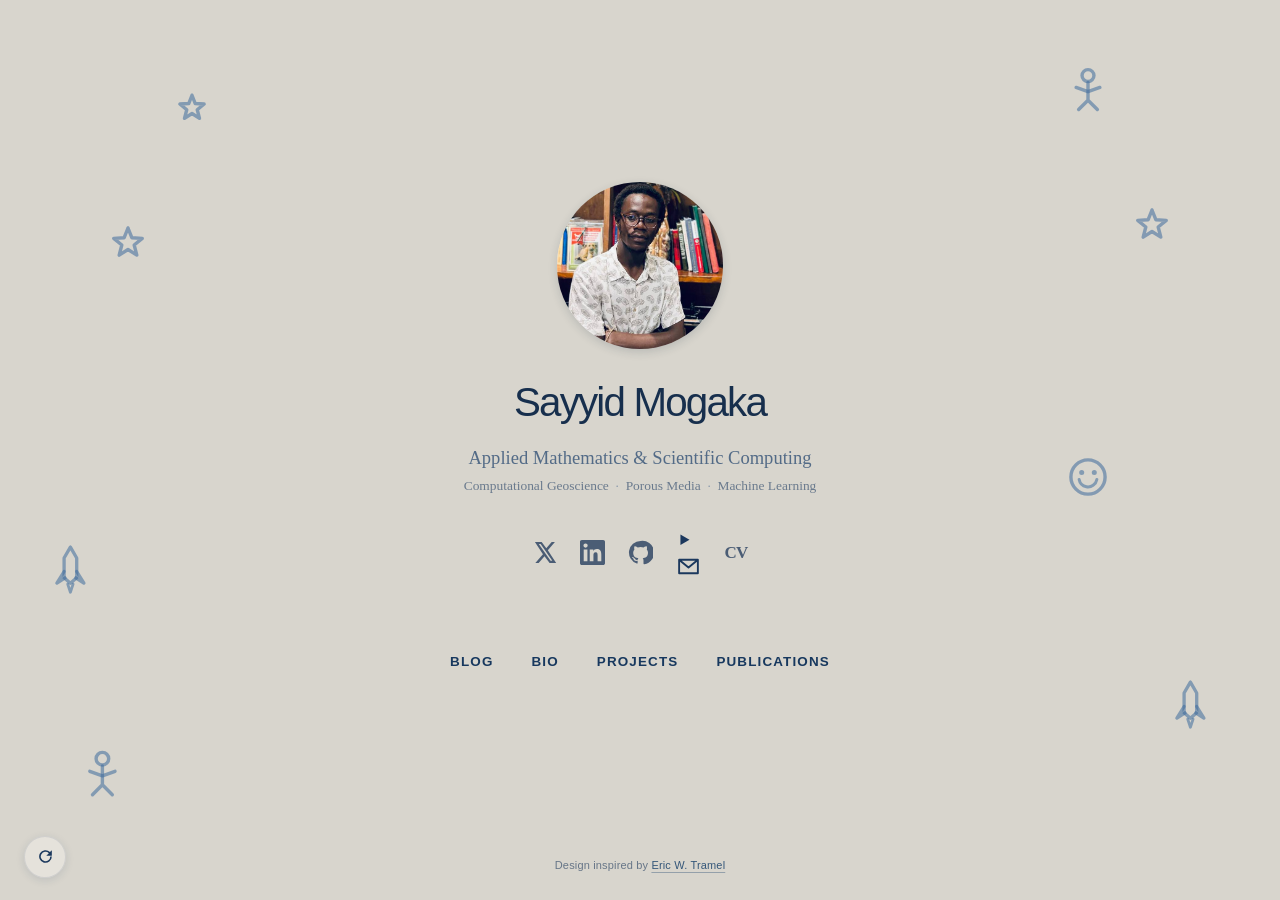
==== commit 528f1cd6: "Make header email address visible on click" ====
--- a/index.html
+++ b/index.html
@@ -21,7 +21,7 @@
 <a href="https://x.com/sanya_aka" target="_blank" rel="noopener noreferrer" aria-label="X" title="X"><svg viewBox="0 0 24 24" aria-hidden="true"><path fill="currentColor" d="M18.9 2H22l-6.8 7.8L23.2 22h-6.3l-4.9-6.4L6.4 22H3.2l7.3-8.4L2.8 2h6.5l4.4 5.8L18.9 2zm-1.1 18h1.7L8.3 3.9H6.5L17.8 20z"/></svg></a>
 <a href="https://www.linkedin.com/in/sayyid-mogaka-51b488b3/" target="_blank" rel="noopener noreferrer" aria-label="LinkedIn" title="LinkedIn"><svg viewBox="0 0 24 24" aria-hidden="true"><path fill="currentColor" d="M20.45 20.45h-3.56v-5.57c0-1.33-.03-3.04-1.85-3.04-1.85 0-2.14 1.45-2.14 2.94v5.67H9.35V9h3.42v1.56h.05c.48-.9 1.64-1.85 3.37-1.85 3.6 0 4.27 2.37 4.27 5.46v6.28ZM5.34 7.43a2.06 2.06 0 1 1 0-4.13 2.06 2.06 0 0 1 0 4.13ZM7.12 20.45H3.56V9h3.56v11.45ZM22.23 0H1.77C.79 0 0 .77 0 1.73v20.54C0 23.23.79 24 1.77 24h20.45c.98 0 1.78-.77 1.78-1.73V1.73C24 .77 23.2 0 22.22 0Z"/></svg></a>
 <a href="https://github.com/sayyidmogaka" target="_blank" rel="noopener noreferrer" aria-label="GitHub" title="GitHub"><svg viewBox="0 0 24 24" aria-hidden="true"><path fill="currentColor" d="M12 .9a11.1 11.1 0 0 0-3.51 21.63c.55.1.76-.24.76-.54v-2.08c-3.1.67-3.75-1.31-3.75-1.31-.5-1.28-1.23-1.62-1.23-1.62-1.01-.69.08-.68.08-.68 1.12.08 1.71 1.15 1.71 1.15 1 .1.75 2.07 3.3 1.58.1-.73.39-1.23.7-1.51-2.47-.28-5.07-1.24-5.07-5.5 0-1.22.44-2.22 1.15-3-.12-.28-.5-1.42.11-2.96 0 0 .94-.3 3.06 1.14a10.6 10.6 0 0 1 5.57 0c2.12-1.44 3.06-1.14 3.06-1.14.61 1.54.23 2.68.11 2.96.72.78 1.15 1.78 1.15 3 0 4.27-2.6 5.22-5.08 5.5.4.35.75 1.02.75 2.06v3.05c0 .3.2.65.77.54A11.1 11.1 0 0 0 12 .9Z"/></svg></a>
-<a href="mailto:sayyidmogaka@gmail.com" aria-label="Email Sayyid Mogaka" title="Email"><svg viewBox="0 0 24 24" aria-hidden="true"><path fill="none" stroke="currentColor" stroke-width="1.8" stroke-linecap="round" stroke-linejoin="round" d="M3 5.5h18v13H3zM3.5 6l8.5 7 8.5-7"/></svg></a>
+<details class="email-reveal"><summary aria-label="Show email address" title="Show email address"><svg viewBox="0 0 24 24" aria-hidden="true"><path fill="none" stroke="currentColor" stroke-width="1.8" stroke-linecap="round" stroke-linejoin="round" d="M3 5.5h18v13H3zM3.5 6l8.5 7 8.5-7"/></svg></summary><div class="email-popover"><span>Email me at</span><a href="mailto:sayyidmogaka@gmail.com">sayyidmogaka@gmail.com</a><small>Tap the address to compose an email.</small></div></details>
 <a class="cv-social-link" href="cv.html" aria-label="Curriculum Vitae" title="Curriculum Vitae">CV</a>
 </div>
 <nav class="home-nav" aria-label="Main navigation">
--- a/assets/css/style.css
+++ b/assets/css/style.css
@@ -163,6 +163,43 @@
 }
 .doodle-clear:hover { background: #eeeae3; transform: rotate(35deg); }
 .doodle-clear svg { width: 19px; height: 19px; fill: currentColor; }
+
+/* Quiet, accessible homepage-only design attribution. */
+.home-cover {
+  padding-bottom: clamp(82px, 10vh, 110px);
+}
+.home-attribution {
+  position: absolute;
+  z-index: 3;
+  right: 70px;
+  bottom: clamp(18px, 3vh, 28px);
+  left: 70px;
+  color: #667587;
+  text-align: center;
+  font-family: var(--sans);
+  font-size: 11px;
+  line-height: 1.5;
+  letter-spacing: .015em;
+}
+.home-attribution a {
+  color: #355779;
+  text-decoration: underline;
+  text-decoration-color: rgba(53,87,121,.42);
+  text-underline-offset: 3px;
+}
+.home-attribution a:hover,
+.home-attribution a:focus-visible {
+  color: #17385e;
+  text-decoration-color: currentColor;
+}
+@media (max-width: 480px) {
+  .home-attribution {
+    right: 54px;
+    left: 54px;
+    bottom: 15px;
+    font-size: 10px;
+  }
+}
 
 /* Shared inner-page navigation, based on the second reference screenshot. */
 .inner-page-body { background: var(--paper); }
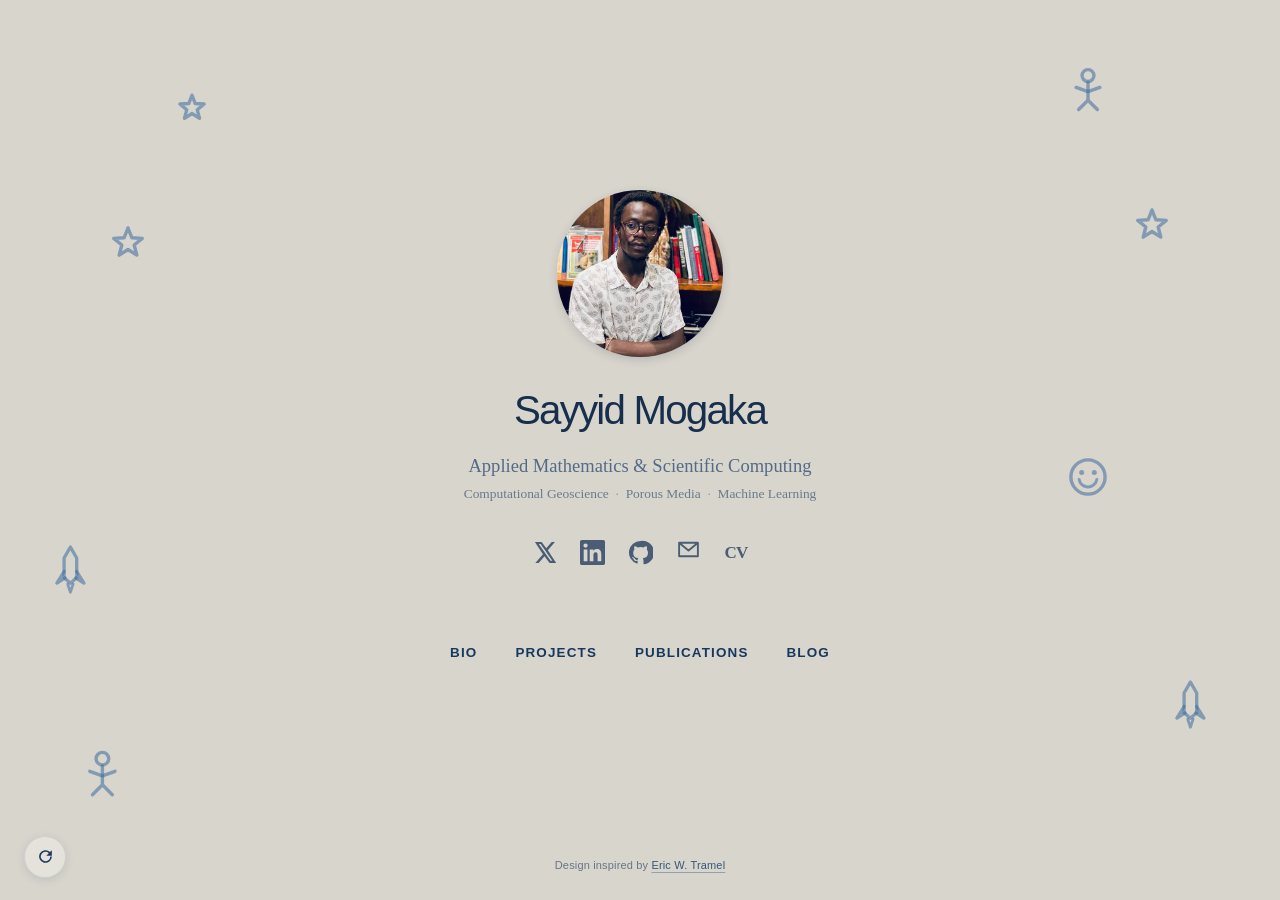
==== commit 65228d04: "Simplify email icon and reorder portfolio navigation" ====
--- a/index.html
+++ b/index.html
@@ -6,7 +6,7 @@
 <meta name="theme-color" content="#d8d5cd">
 <title>Sayyid Mogaka | Applied Mathematics &amp; Scientific Computing</title>
 <meta name="description" content="Academic website of Sayyid Mogaka, working in applied mathematics, scientific computing, computational geoscience and machine learning.">
-<link rel="stylesheet" href="assets/css/style.css">
+<link rel="stylesheet" href="assets/css/style.css?v=20261127-5">
 </head>
 <body class="home-page-body">
 <main class="home-cover" data-home-page>
@@ -21,14 +21,14 @@
 <a href="https://x.com/sanya_aka" target="_blank" rel="noopener noreferrer" aria-label="X" title="X"><svg viewBox="0 0 24 24" aria-hidden="true"><path fill="currentColor" d="M18.9 2H22l-6.8 7.8L23.2 22h-6.3l-4.9-6.4L6.4 22H3.2l7.3-8.4L2.8 2h6.5l4.4 5.8L18.9 2zm-1.1 18h1.7L8.3 3.9H6.5L17.8 20z"/></svg></a>
 <a href="https://www.linkedin.com/in/sayyid-mogaka-51b488b3/" target="_blank" rel="noopener noreferrer" aria-label="LinkedIn" title="LinkedIn"><svg viewBox="0 0 24 24" aria-hidden="true"><path fill="currentColor" d="M20.45 20.45h-3.56v-5.57c0-1.33-.03-3.04-1.85-3.04-1.85 0-2.14 1.45-2.14 2.94v5.67H9.35V9h3.42v1.56h.05c.48-.9 1.64-1.85 3.37-1.85 3.6 0 4.27 2.37 4.27 5.46v6.28ZM5.34 7.43a2.06 2.06 0 1 1 0-4.13 2.06 2.06 0 0 1 0 4.13ZM7.12 20.45H3.56V9h3.56v11.45ZM22.23 0H1.77C.79 0 0 .77 0 1.73v20.54C0 23.23.79 24 1.77 24h20.45c.98 0 1.78-.77 1.78-1.73V1.73C24 .77 23.2 0 22.22 0Z"/></svg></a>
 <a href="https://github.com/sayyidmogaka" target="_blank" rel="noopener noreferrer" aria-label="GitHub" title="GitHub"><svg viewBox="0 0 24 24" aria-hidden="true"><path fill="currentColor" d="M12 .9a11.1 11.1 0 0 0-3.51 21.63c.55.1.76-.24.76-.54v-2.08c-3.1.67-3.75-1.31-3.75-1.31-.5-1.28-1.23-1.62-1.23-1.62-1.01-.69.08-.68.08-.68 1.12.08 1.71 1.15 1.71 1.15 1 .1.75 2.07 3.3 1.58.1-.73.39-1.23.7-1.51-2.47-.28-5.07-1.24-5.07-5.5 0-1.22.44-2.22 1.15-3-.12-.28-.5-1.42.11-2.96 0 0 .94-.3 3.06 1.14a10.6 10.6 0 0 1 5.57 0c2.12-1.44 3.06-1.14 3.06-1.14.61 1.54.23 2.68.11 2.96.72.78 1.15 1.78 1.15 3 0 4.27-2.6 5.22-5.08 5.5.4.35.75 1.02.75 2.06v3.05c0 .3.2.65.77.54A11.1 11.1 0 0 0 12 .9Z"/></svg></a>
-<details class="email-reveal"><summary aria-label="Show email address" title="Show email address"><svg viewBox="0 0 24 24" aria-hidden="true"><path fill="none" stroke="currentColor" stroke-width="1.8" stroke-linecap="round" stroke-linejoin="round" d="M3 5.5h18v13H3zM3.5 6l8.5 7 8.5-7"/></svg></summary><div class="email-popover"><span>Email me at</span><a href="mailto:sayyidmogaka@gmail.com">sayyidmogaka@gmail.com</a><small>Tap the address to compose an email.</small></div></details>
+<details class="email-reveal"><summary aria-label="Show email address" title="Show email address" style="display:inline-flex;align-items:center;justify-content:center;list-style:none;cursor:pointer;width:25px;height:28px;color:#4b5d75;"><svg width="23" height="23" viewBox="0 0 24 24" aria-hidden="true"><path fill="none" stroke="currentColor" stroke-width="1.8" stroke-linecap="round" stroke-linejoin="round" d="M3 5.5h18v13H3zM3.5 6l8.5 7 8.5-7"/></svg></summary><div class="email-popover"><span>Email me at</span><a href="mailto:sayyidmogaka@gmail.com">sayyidmogaka@gmail.com</a><small>Tap the address to compose an email.</small></div></details>
 <a class="cv-social-link" href="cv.html" aria-label="Curriculum Vitae" title="Curriculum Vitae">CV</a>
 </div>
 <nav class="home-nav" aria-label="Main navigation">
-<a href="blog.html">Blog</a>
 <a href="bio.html">Bio</a>
 <a href="projects.html">Projects</a>
 <a href="publications.html">Publications</a>
+<a href="blog.html">Blog</a>
 </nav>
 </section>
 <footer class="home-attribution">
--- a/assets/css/style.css
+++ b/assets/css/style.css
@@ -557,4 +557,83 @@
 }
 @media (prefers-reduced-motion: reduce) {
   *, *::before, *::after { scroll-behavior: auto !important; transition-duration: .01ms !important; }
-}+}
+
+/* Highlighted doctoral research availability */
+.phd-callout {
+  display: flex;
+  align-items: flex-start;
+  gap: 18px;
+  margin: 30px 0 34px;
+  padding: clamp(18px, 3vw, 25px);
+  border-left: 4px solid #16866b;
+  border-radius: 0 7px 7px 0;
+  background: rgba(20, 132, 102, .085);
+}
+.phd-handshake { width: 34px; height: 34px; flex: 0 0 34px; color: #12866b; margin-top: 3px; }
+.phd-callout h2 {
+  margin: 0 0 8px;
+  padding: 0;
+  border: 0;
+  color: #136d5a;
+  font-family: var(--condensed);
+  font-size: clamp(1.15rem, 1.85vw, 1.45rem);
+  letter-spacing: .045em;
+}
+.phd-callout p { margin: 0 0 12px; color: #263d59; line-height: 1.6; }
+.phd-callout a { color: #116c58; font-family: var(--condensed); font-weight: 700; text-decoration: underline; text-underline-offset: 3px; }
+.phd-callout a:hover { color: #0d5144; }
+
+/* Click-to-reveal email address in the shared header */
+.header-social .email-reveal { position: relative; display: inline-flex; align-items: center; }
+.header-social .email-reveal summary {
+  display: inline-flex;
+  align-items: center;
+  justify-content: center;
+  width: 21px;
+  height: 24px;
+  color: #4b5d75;
+  cursor: pointer;
+  list-style: none;
+}
+.header-social .email-reveal summary::-webkit-details-marker { display: none; }
+.header-social .email-reveal summary:hover,
+.header-social .email-reveal[open] summary { color: #17385e; }
+.header-social .email-reveal summary:focus-visible { outline: 2px solid #557da9; outline-offset: 3px; }
+.header-social .email-reveal summary svg { width: 20px; height: 20px; }
+.email-popover {
+  position: absolute;
+  z-index: 50;
+  top: calc(100% + 15px);
+  right: -45px;
+  width: min(290px, calc(100vw - 24px));
+  padding: 14px 16px;
+  border: 1px solid var(--line);
+  border-radius: 7px;
+  background: #eeeae3;
+  box-shadow: 0 10px 30px rgba(27,56,93,.16);
+  font-family: var(--sans);
+  line-height: 1.45;
+}
+.email-popover span, .email-popover small { display: block; color: #596e86; font-size: 12px; }
+.header-social .email-popover a {
+  display: inline-block;
+  width: auto;
+  height: auto;
+  margin: 5px 0;
+  color: #17385e;
+  font-family: var(--sans);
+  font-size: 14px;
+  font-weight: 700;
+  overflow-wrap: anywhere;
+  text-decoration: underline;
+  text-underline-offset: 3px;
+}
+@media (max-width: 700px) {
+  .email-popover { right: -45px; }
+}
+@media (max-width: 480px) {
+  .phd-callout { gap: 12px; padding: 16px; }
+  .phd-handshake { width: 27px; height: 27px; flex-basis: 27px; }
+  .email-popover { right: -42px; }
+}
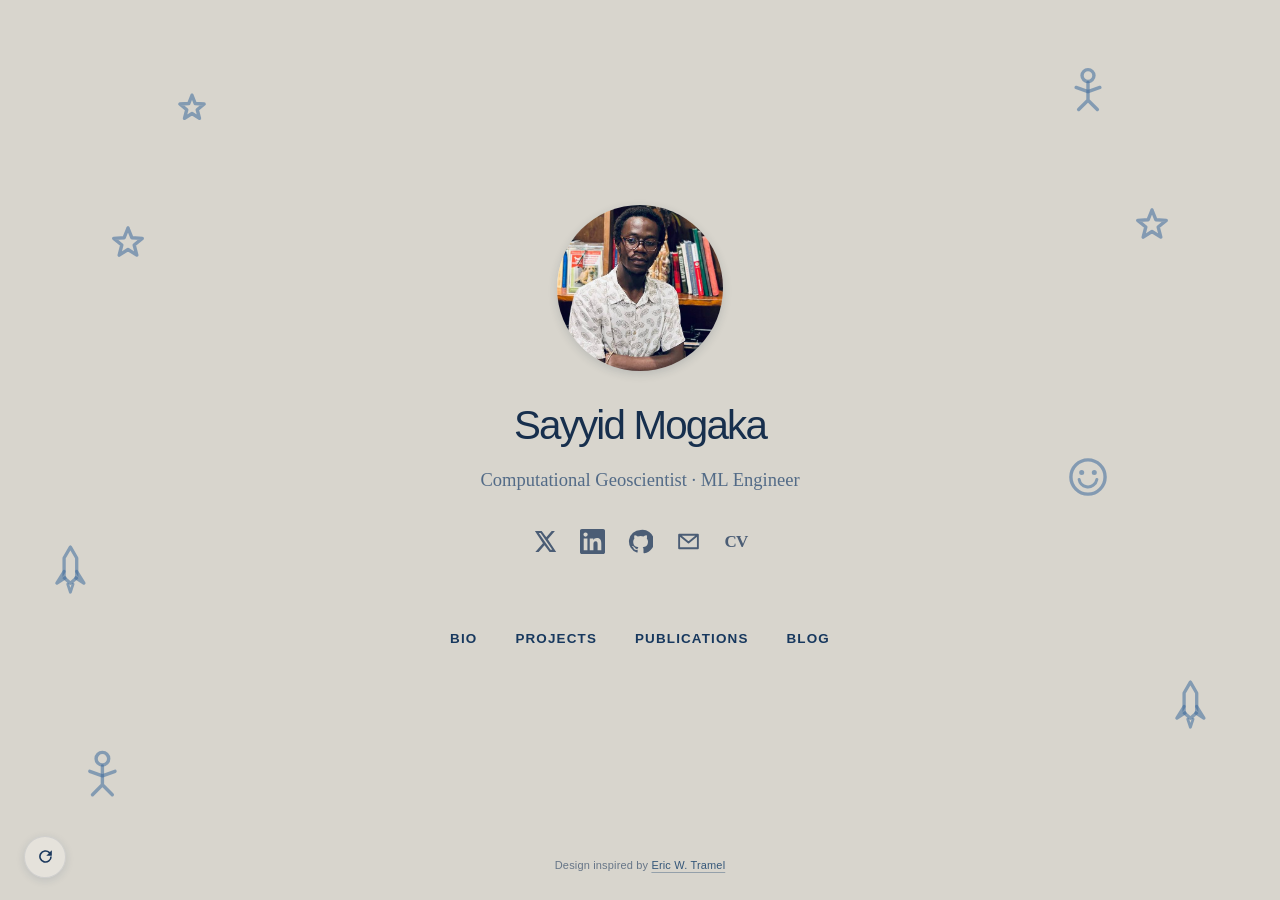
==== commit b4e8af08: "Simplify homepage professional title and remove redundant subtitle" ====
--- a/index.html
+++ b/index.html
@@ -15,8 +15,8 @@
 <img src="assets/images/sayyid-mogaka.jpg" alt="Portrait of Sayyid Mogaka">
 </a>
 <h1>Sayyid Mogaka</h1>
-<p class="home-title">Applied Mathematics &amp; Scientific Computing</p>
-<p class="home-subtitle">Computational Geoscience <span>·</span> Porous Media <span>·</span> Machine Learning</p>
+<p class="home-title">Computational Geoscientist <span aria-hidden="true">·</span> ML Engineer</p>
+
 <div class="home-social" aria-label="Social links">
 <a href="https://x.com/sanya_aka" target="_blank" rel="noopener noreferrer" aria-label="X" title="X"><svg viewBox="0 0 24 24" aria-hidden="true"><path fill="currentColor" d="M18.9 2H22l-6.8 7.8L23.2 22h-6.3l-4.9-6.4L6.4 22H3.2l7.3-8.4L2.8 2h6.5l4.4 5.8L18.9 2zm-1.1 18h1.7L8.3 3.9H6.5L17.8 20z"/></svg></a>
 <a href="https://www.linkedin.com/in/sayyid-mogaka-51b488b3/" target="_blank" rel="noopener noreferrer" aria-label="LinkedIn" title="LinkedIn"><svg viewBox="0 0 24 24" aria-hidden="true"><path fill="currentColor" d="M20.45 20.45h-3.56v-5.57c0-1.33-.03-3.04-1.85-3.04-1.85 0-2.14 1.45-2.14 2.94v5.67H9.35V9h3.42v1.56h.05c.48-.9 1.64-1.85 3.37-1.85 3.6 0 4.27 2.37 4.27 5.46v6.28ZM5.34 7.43a2.06 2.06 0 1 1 0-4.13 2.06 2.06 0 0 1 0 4.13ZM7.12 20.45H3.56V9h3.56v11.45ZM22.23 0H1.77C.79 0 0 .77 0 1.73v20.54C0 23.23.79 24 1.77 24h20.45c.98 0 1.78-.77 1.78-1.73V1.73C24 .77 23.2 0 22.22 0Z"/></svg></a>
--- a/assets/css/style.css
+++ b/assets/css/style.css
@@ -637,3 +637,16 @@
   .phd-handshake { width: 27px; height: 27px; flex-basis: 27px; }
   .email-popover { right: -42px; }
 }
+
+/* Use only the envelope as the email disclosure control, including on the landing page. */
+.home-social .email-reveal, .header-social .email-reveal { position: relative; display: inline-flex; align-items: center; }
+.email-reveal > summary { display: inline-flex; align-items: center; justify-content: center; list-style: none; cursor: pointer; }
+.email-reveal > summary::marker { content: ""; }
+.email-reveal > summary::-webkit-details-marker { display: none; }
+.email-reveal > summary:focus-visible { outline: 2px solid #557da9; outline-offset: 3px; }
+.home-social .email-reveal > summary:hover { color: #17385e; }
+.home-social .email-popover { top: calc(100% + 12px); right: auto; left: 50%; transform: translateX(-50%); text-align: left; }
+.home-social .email-popover a { display: inline-block; min-width: 0; min-height: 0; margin: 5px 0; font-size: 14px; font-weight: 700; color: #17385e; text-decoration: underline; overflow-wrap: anywhere; transform: none; }
+@media (max-width: 480px) {
+  .home-social .email-popover { position: fixed; top: 50%; left: 50%; right: auto; transform: translate(-50%, -50%); }
+}
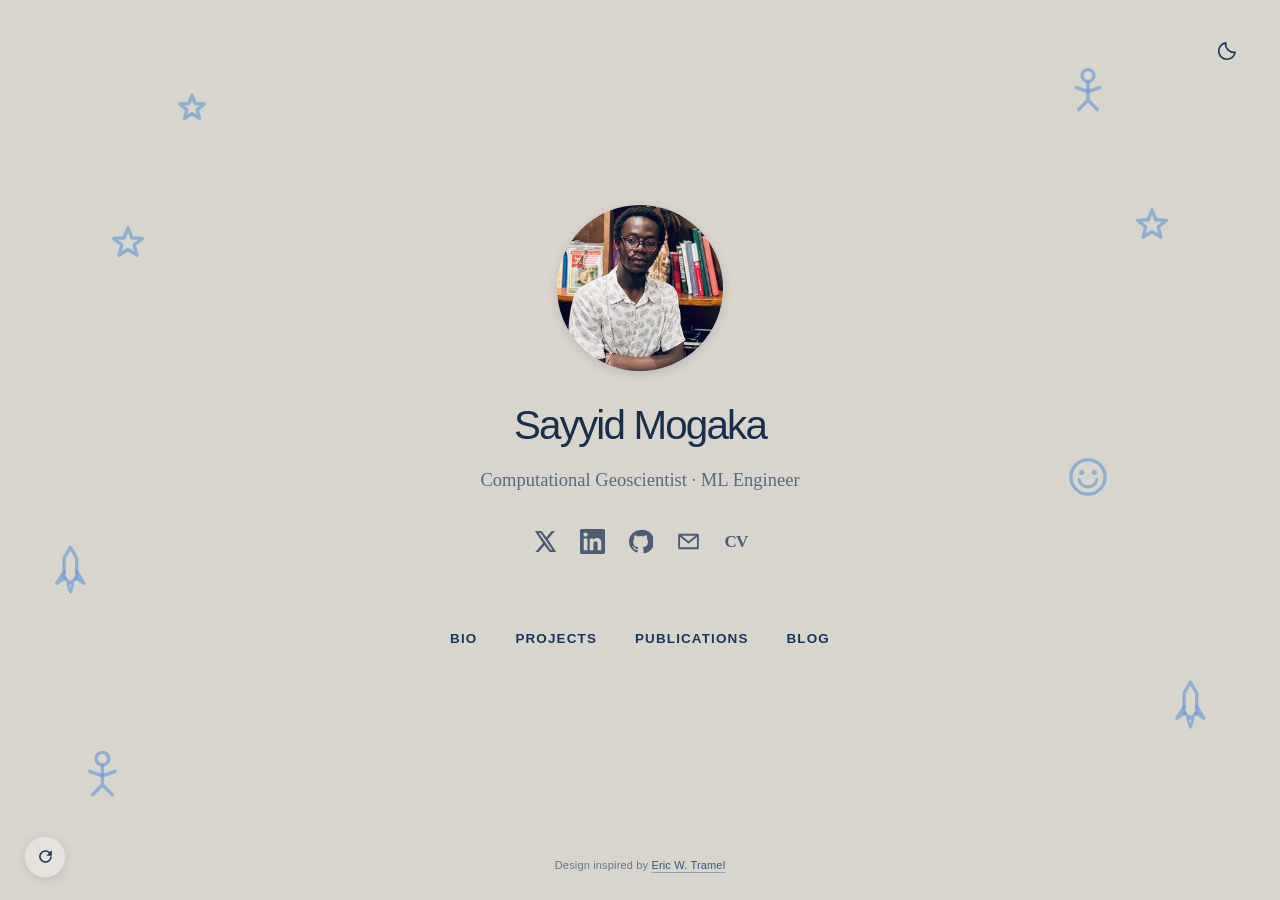
==== commit af9c2dfd: "Add moon and sun theme switch to index.html" ====
--- a/index.html
+++ b/index.html
@@ -6,10 +6,11 @@
 <meta name="theme-color" content="#d8d5cd">
 <title>Sayyid Mogaka | Applied Mathematics &amp; Scientific Computing</title>
 <meta name="description" content="Academic website of Sayyid Mogaka, working in applied mathematics, scientific computing, computational geoscience and machine learning.">
-<link rel="stylesheet" href="assets/css/style.css?v=20261127-5">
+<script>try{document.documentElement.dataset.theme=localStorage.getItem("portfolio-theme")==="dark"?"dark":"light"}catch(e){document.documentElement.dataset.theme="light"}</script><link rel="stylesheet" href="assets/css/style.css?v=20261127-theme">
 </head>
 <body class="home-page-body">
 <main class="home-cover" data-home-page>
+<button class="theme-toggle" type="button" aria-label="Switch to dark mode" title="Switch to dark mode" aria-pressed="false"><svg class="theme-moon" width="22" height="22" viewBox="0 0 24 24" fill="none" stroke="currentColor" stroke-width="1.8" stroke-linecap="round" stroke-linejoin="round" aria-hidden="true"><path d="M20.9 13.35A9 9 0 0 1 10.65 3.1 9 9 0 1 0 20.9 13.35Z"/></svg><svg class="theme-sun" width="22" height="22" viewBox="0 0 24 24" fill="none" stroke="currentColor" stroke-width="1.8" stroke-linecap="round" aria-hidden="true"><circle cx="12" cy="12" r="4"/><path d="M12 2v2m0 16v2M2 12h2m16 0h2M4.9 4.9l1.4 1.4m11.4 11.4 1.4 1.4M4.9 19.1l1.4-1.4M17.7 6.3l1.4-1.4"/></svg></button>
 <section class="home-identity" aria-label="Introduction">
 <a class="home-portrait" href="bio.html" aria-label="Read Sayyid Mogaka's biography">
 <img src="assets/images/sayyid-mogaka.jpg" alt="Portrait of Sayyid Mogaka">
@@ -35,6 +36,6 @@
   Design inspired by <a href="https://eric-tramel.github.io/" target="_blank" rel="noopener noreferrer">Eric W. Tramel</a>
 </footer>
 </main>
-<script src="assets/js/main.js"></script>
+<script src="assets/js/main.js?v=20261127-theme"></script>
 </body>
 </html>
--- a/assets/css/style.css
+++ b/assets/css/style.css
@@ -650,3 +650,32 @@
 @media (max-width: 480px) {
   .home-social .email-popover { position: fixed; top: 50%; left: 50%; right: auto; transform: translate(-50%, -50%); }
 }
+
+/* Site-wide theme switch */
+.theme-toggle { display:inline-flex; align-items:center; justify-content:center; flex:0 0 36px; width:36px; height:36px; padding:7px; border:0; border-radius:50%; background:transparent; color:var(--ink); cursor:pointer; }
+.theme-toggle:hover { background:var(--line); }
+.theme-toggle:focus-visible { outline:2px solid var(--ink-soft); outline-offset:3px; }
+.theme-toggle svg { display:block; width:22px; height:22px; }
+.theme-toggle .theme-sun { display:none; }
+.home-cover > .theme-toggle { position:absolute; z-index:5; top:clamp(14px,3vw,30px); right:clamp(14px,3vw,32px); width:42px; height:42px; }
+html[data-theme="dark"] { color-scheme:dark; --paper:#141b24; --paper-light:#202a36; --ink:#e0e8f1; --ink-soft:#a8c1db; --muted:#a4b2c1; --line:rgba(190,210,232,.20); }
+html[data-theme="dark"] .theme-toggle .theme-moon { display:none; }
+html[data-theme="dark"] .theme-toggle .theme-sun { display:block; }
+html[data-theme="dark"] .home-identity h1 { color:#e7edf5; }
+html[data-theme="dark"] :is(.home-title,.home-subtitle,.home-attribution,.page > small,.coming label,.entry i,.visual.placeholder b) { color:var(--ink-soft); }
+html[data-theme="dark"] :is(.home-nav a,.home-social a,.header-social a,.home-attribution a,.email-popover a) { color:var(--ink); }
+html[data-theme="dark"] :is(a:hover,.home-nav a:hover,.home-social a:hover,.header-social a:hover) { color:#b8dcff; }
+html[data-theme="dark"] .site-header::before { background:rgba(20,27,36,.97); box-shadow:0 3px 10px rgba(0,0,0,.24); }
+html[data-theme="dark"] .site-header { border-color:var(--line); }
+html[data-theme="dark"] :is(.bio-grid article > p,.intro,.project p,.pubs p,.coming p,.cv-panel > p) { color:#c5d3e2; }
+html[data-theme="dark"] :is(.cv-panel,.cv-file-mark,.project .visual,.email-popover,.doodle-clear) { background:var(--paper-light); border-color:var(--line); color:var(--ink); }
+html[data-theme="dark"] :is(.email-popover span,.email-popover small) { color:var(--ink-soft); }
+html[data-theme="dark"] .email-reveal > summary { color:var(--ink) !important; }
+html[data-theme="dark"] .phd-callout { background:#18352f !important; border-left-color:#52c9a4 !important; }
+html[data-theme="dark"] .phd-callout :is(h2,a) { color:#83e1c1 !important; }
+html[data-theme="dark"] .phd-callout p { color:#d1e6df !important; }
+html[data-theme="dark"] .phd-callout svg path { fill:#52c9a4; }
+html[data-theme="dark"] a[aria-label$="Swahili lessons on YouTube"] { background:#202a36 !important; border-color:var(--line) !important; color:var(--ink) !important; }
+html[data-theme="dark"] a[aria-label$="Swahili lessons on YouTube"] span { color:var(--ink) !important; }
+html[data-theme="dark"] .toggle { border-color:var(--line); }
+@media(max-width:480px) { .header-right { gap:7px; } .header-right .theme-toggle { width:32px;height:32px;flex-basis:32px;padding:5px; } }
